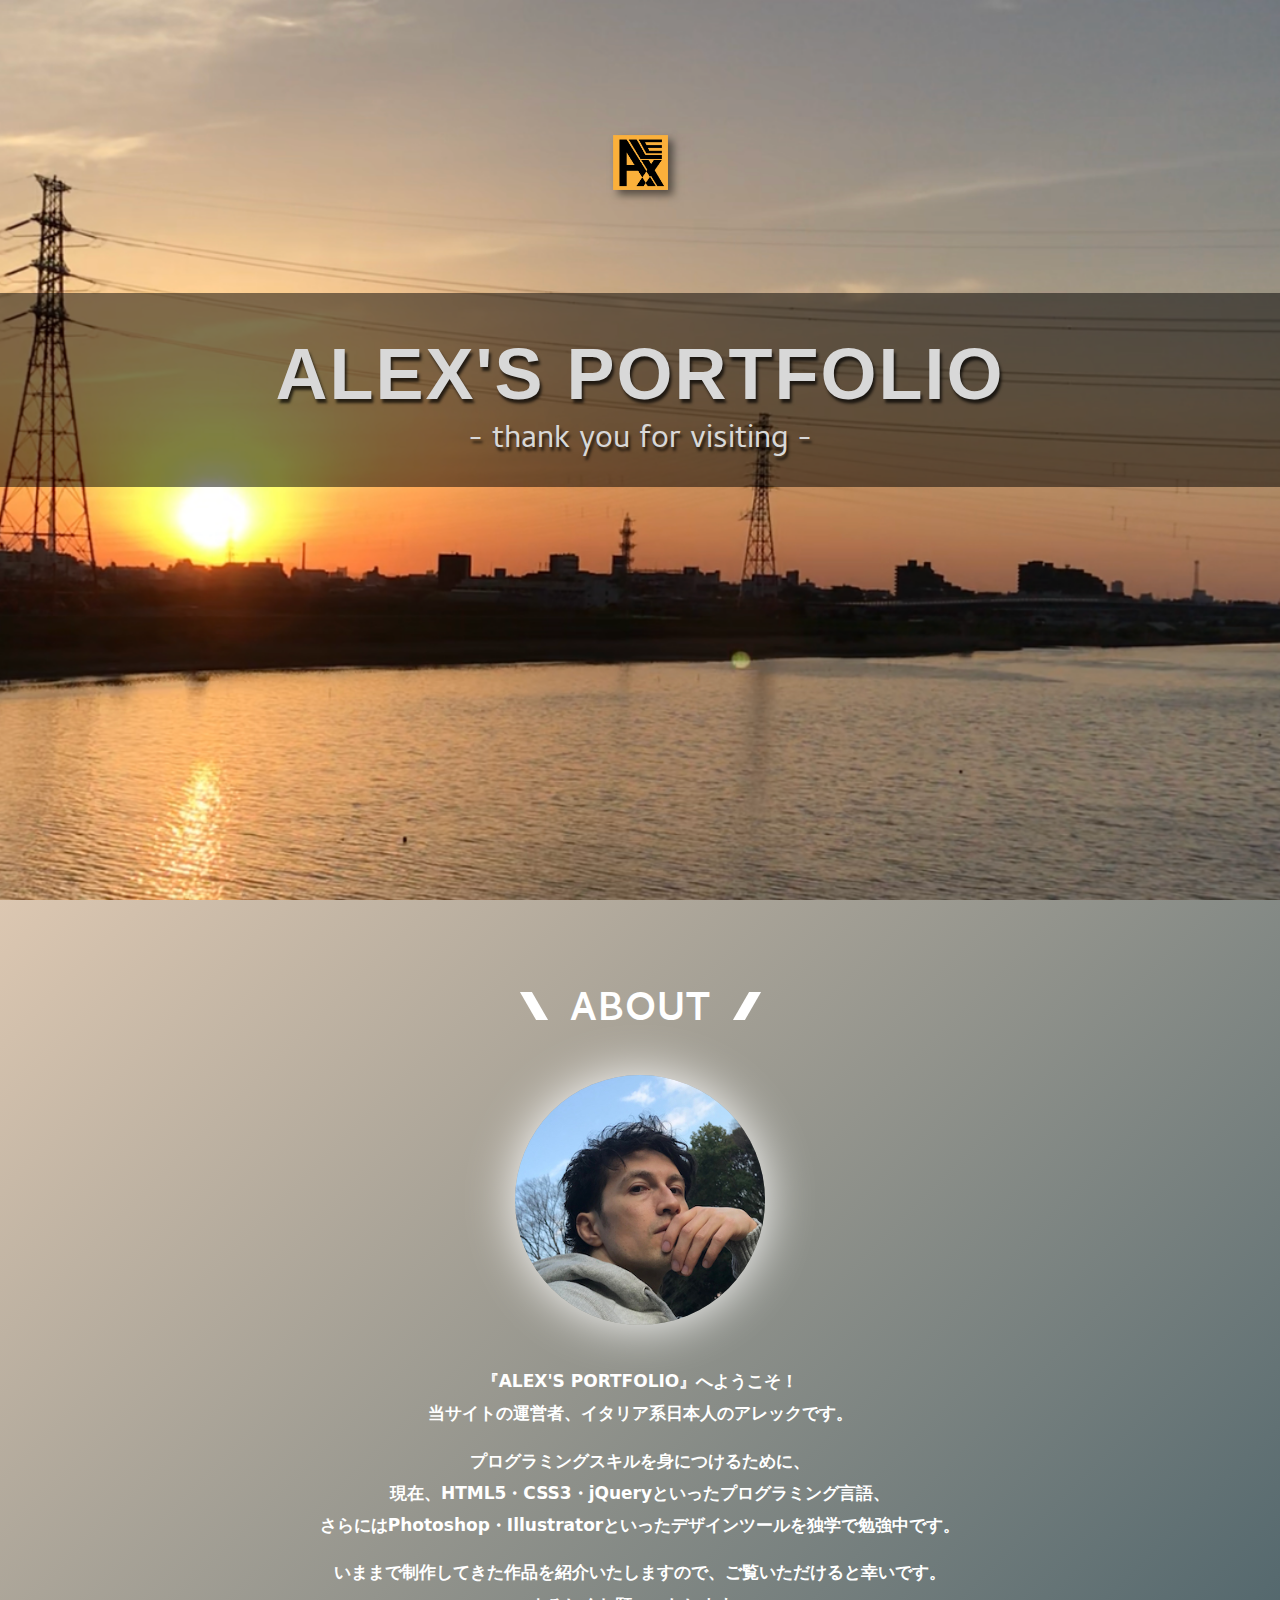
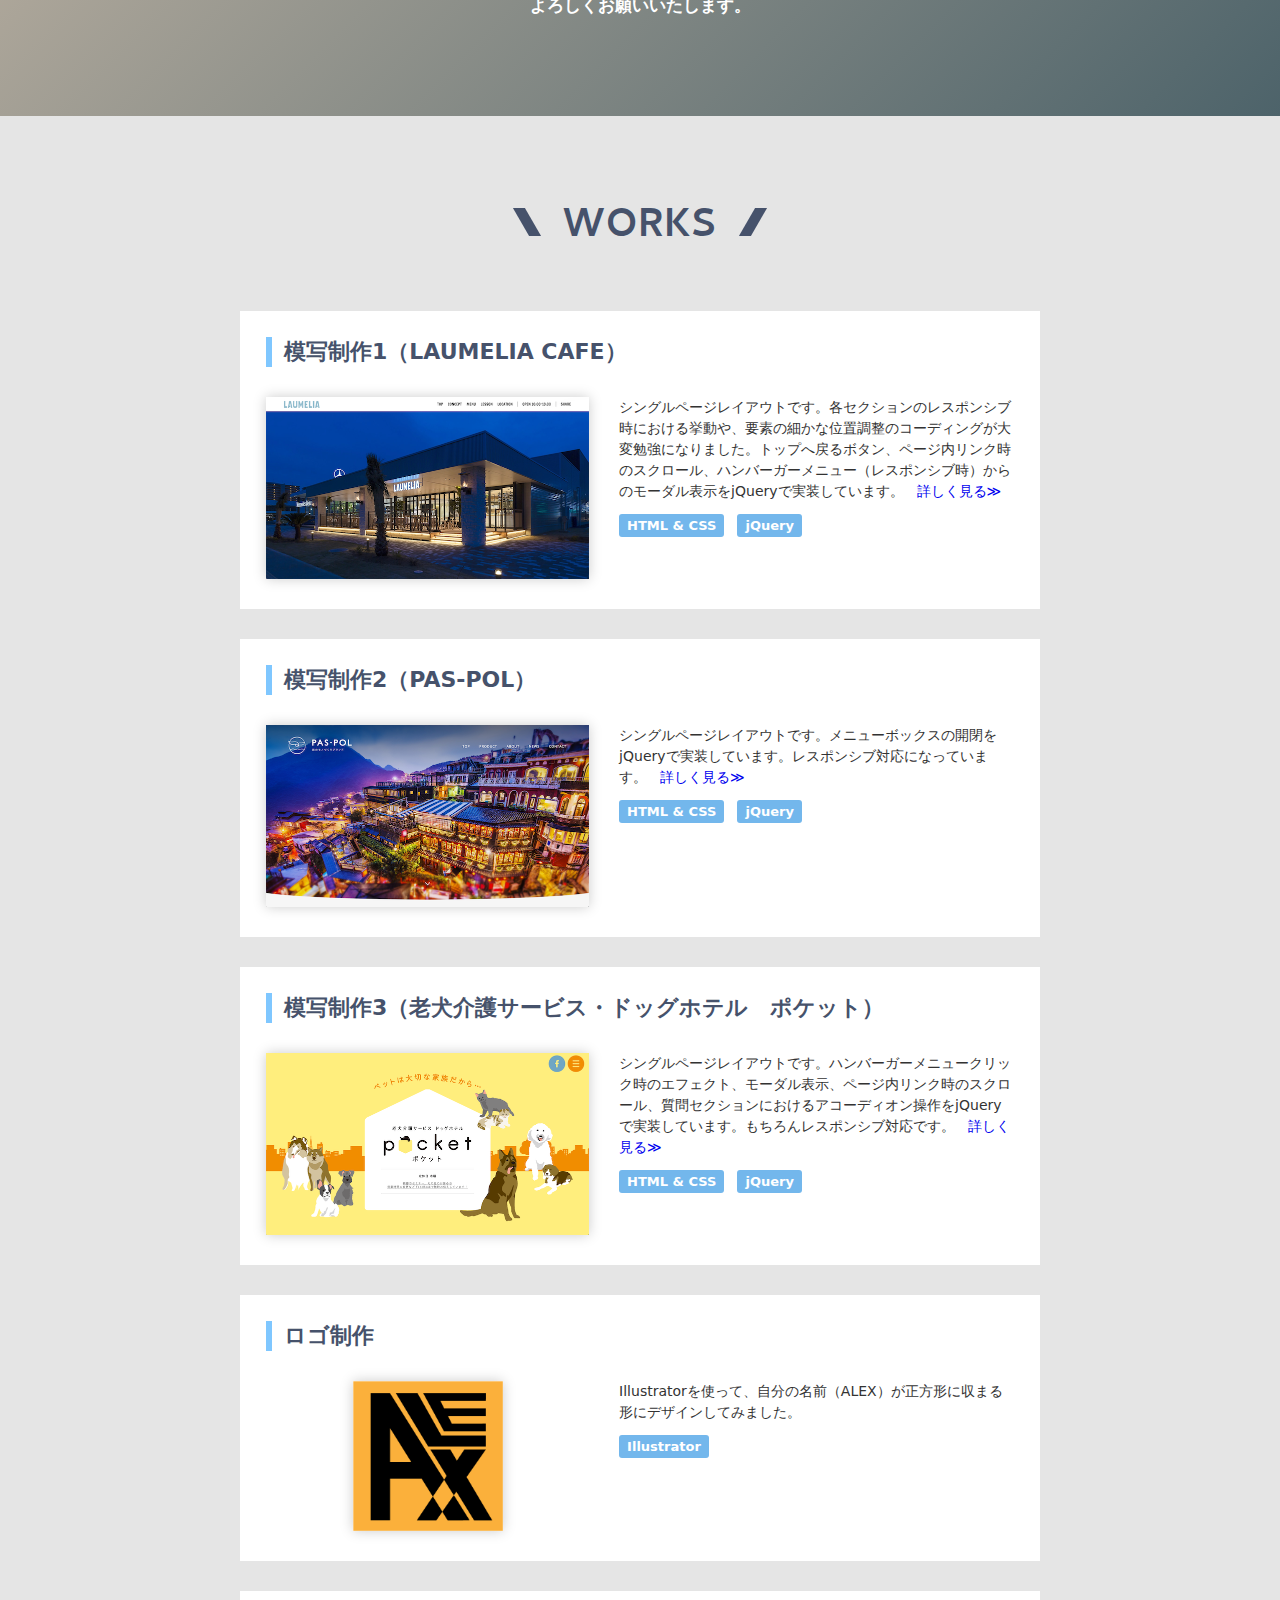
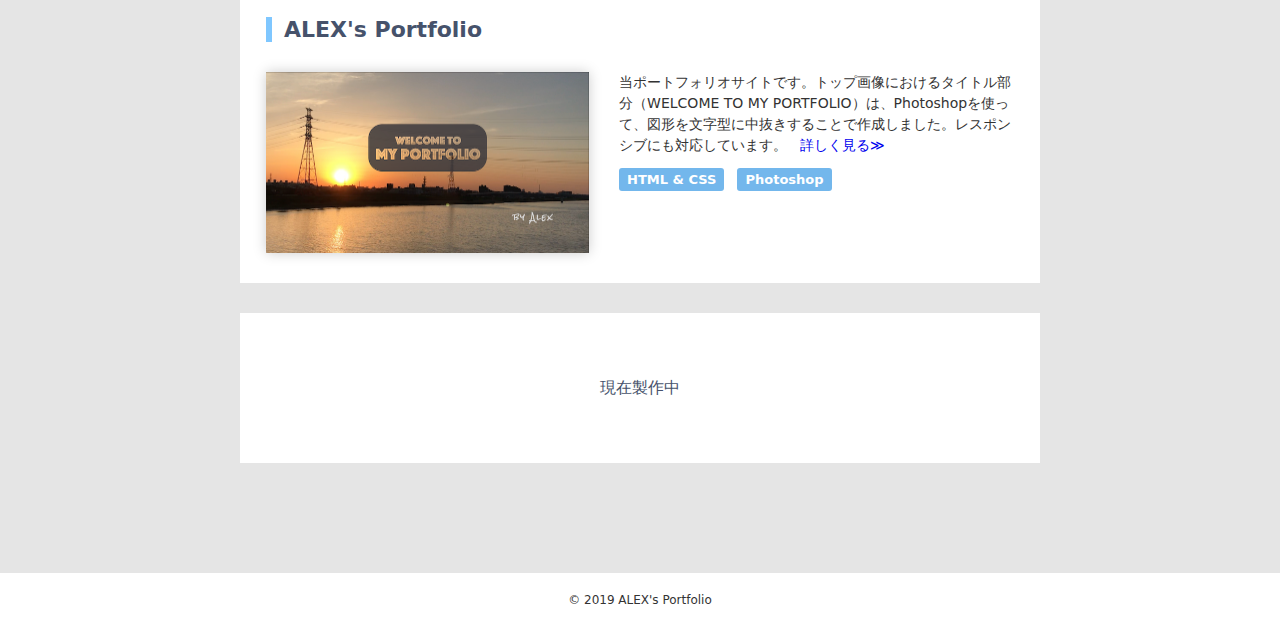
==== alexs-portfolio/index.html @ 1d8c0f32 "alexs-portfolio" ====
<!DOCTYPE html>
<html lang="ja">
  <head>
    <meta charset="utf-8">
    <meta name="viewport" content="width=device-width, initial-scale=1">
    <title>ALEX'S PORTFOLIO</title>
    <link href="https://fonts.googleapis.com/css?family=Cambay:400,700|Kanit:700,800&display=swap" rel="stylesheet">
    <link rel="stylesheet" href="styles.css">
    <link rel="shortcut icon" href="favicon.ico">
  </head>

  <body>
    <header id="header">
      <img src="img/alex-icon.png" class="alex-icon" alt="アレックロゴ">
      <div class="title-belt">
        <h1 class="site-title">ALEX'S PORTFOLIO</h1>
        <p class="site-subtitle">- thank you for visiting -</p>
      </div>
    </header>

    <div class="about">
      <h2 class="heading">ABOUT</h2>
      <img src="img/selfphoto.jpg" alt="アレックの写真">
      <p>『ALEX'S PORTFOLIO』へようこそ！<br>当サイトの運営者、イタリア系日本人のアレックです。</p>
      <p>プログラミングスキルを身につけるために、<br>現在、HTML5・CSS3・jQueryといったプログラミング言語、<br>さらにはPhotoshop・Illustratorといったデザインツールを独学で勉強中です。</p>
      <p>いままで制作してきた作品を紹介いたしますので、ご覧いただけると幸いです。<br>よろしくお願いいたします。</p>
    </div>

    <div class="works">
      <h2 class="heading">WORKS</h2>
      <div class="work-box">
        <h3 class="work-title"><a href="https://alecc2m2.github.io/laumelia-cafe/" target="_blank">模写制作1（LAUMELIA CAFE）</a></h3>
        <div class="work-inner">
          <div class="work-img">
            <a href="https://alecc2m2.github.io/laumelia-cafe/" target="_blank"><img src="img/work-img1.png" alt="作品1"></a>
          </div>
          <div class="work-text">
            <p>シングルページレイアウトです。各セクションのレスポンシブ時における挙動や、要素の細かな位置調整のコーディングが大変勉強になりました。トップへ戻るボタン、ページ内リンク時のスクロール、ハンバーガーメニュー（レスポンシブ時）からのモーダル表示をjQueryで実装しています。<a href="https://alecc2m2.github.io/laumelia-cafe/" target="_blank">詳しく見る≫</a></p>
            <span>HTML & CSS</span>
            <span>jQuery</span>
          </div>
        </div>
      </div>
      <div class="work-box">
        <h3 class="work-title"><a href="https://alecc2m2.github.io/pas-pol/" target="_blank">模写制作2（PAS-POL）</a></h3>
        <div class="work-inner">
          <div class="work-img">
            <a href="https://alecc2m2.github.io/pas-pol/" target="_blank"><img src="img/work-img2.png" alt="作品2"></a>
          </div>
          <div class="work-text">
            <p>シングルページレイアウトです。メニューボックスの開閉をjQueryで実装しています。レスポンシブ対応になっています。<a href="https://alecc2m2.github.io/pas-pol/" target="_blank">詳しく見る≫</a></p>
            <span>HTML & CSS</span>
            <span>jQuery</span>
          </div>
        </div>
      </div>
      <div class="work-box">
        <h3 class="work-title"><a href="https://alecc2m2.github.io/pocket/" target="_blank">模写制作3（老犬介護サービス・ドッグホテル　ポケット）</a></h3>
        <div class="work-inner">
          <div class="work-img">
            <a href="https://alecc2m2.github.io/pocket/" target="_blank"><img src="img/work-img3.png" alt="作品3"></a>
          </div>
          <div class="work-text">
            <p>シングルページレイアウトです。ハンバーガーメニュークリック時のエフェクト、モーダル表示、ページ内リンク時のスクロール、質問セクションにおけるアコーディオン操作をjQueryで実装しています。もちろんレスポンシブ対応です。<a href="https://alecc2m2.github.io/pocket/" target="_blank">詳しく見る≫</a></p>
            <span>HTML & CSS</span>
            <span>jQuery</span>
          </div>
        </div>
      </div>
      <div class="work-box">
        <h3 class="work-title">ロゴ制作</h3>
        <div class="work-inner">
          <div class="work-img">
            <img src="img/alex-icon.png" class="alex-icon" alt="アレックロゴ">
          </div>
          <div class="work-text">
            <p>Illustratorを使って、自分の名前（ALEX）が正方形に収まる形にデザインしてみました。</p>
            <span>Illustrator</span>
          </div>
        </div>
      </div>
      <div class="work-box">
        <h3 class="work-title"><a href="#header">ALEX's Portfolio</a></h3>
        <div class="work-inner">
          <div class="work-img">
            <a href="#header"><img src="img/work-img-p.png" alt="ALEX's Portfolio"></a>
          </div>
          <div class="work-text">
            <p>当ポートフォリオサイトです。トップ画像におけるタイトル部分（WELCOME TO MY PORTFOLIO）は、Photoshopを使って、図形を文字型に中抜きすることで作成しました。レスポンシブにも対応しています。<a href="#header">詳しく見る≫</a></p>
            <span>HTML & CSS</span>
            <span>Photoshop</span>
          </div>
        </div>
      </div>
      <div class="work-box empty">
          現在製作中
      </div>
    </div>

    <footer>© 2019 ALEX's Portfolio</footer>

  </body>
</html>
---- alexs-portfolio/styles.css ----
@charset "UTF-8";

/* --------------------------------
 *     base
 * -------------------------------- */

html, body, div, h1, h2, h3, h4, h5, h6, p, span, ul, li, i{
  margin: 0;
  padding: 0;
}

html{
  font-size: 62.5%;
}

body{
  font-size: 1.6rem;
  color: #333;
  font-family: system-ui, "Helvetica Neue", "Hiragino Kaku Gothic ProN", YuGothic, "Yu Gothic", Verdana, Meiryo, sans-serif;
}

*, *::before, *::after{
  box-sizing: border-box;
}

a, a:link, a:hover, a:visited, a:active{
  text-decoration: none;
}

/* --------------------------------
 *     part
 * -------------------------------- */

.heading{
  font-family: 'Cambay', sans-serif;
  font-size: 4rem;
  letter-spacing: 1px;
  margin-bottom: 30px;
  text-align: center;
}

.heading::before,
.heading::after{
  content: '';
  display: inline-block;
  width: 12px;
  height: 28px;
  margin: 0 30px;
  -webkit-transform: skewX(30deg);
  -ms-transform: skewX(30deg);
  transform: skewX(30deg);
}

.heading::after{
  -webkit-transform: skewX(-30deg);
  -ms-transform: skewX(-30deg);
  transform: skewX(-30deg);
}


/* --------------------------------
 *     header
 * -------------------------------- */

header{
  background: url(img/header-bg.png) no-repeat fixed center center;
  background-size: cover;
  height: 100vh;
  position: relative;
  /* padding: 32vh 0 0; */
  padding: 15vh 0 0;
  text-align: center;
}

.title-belt{
  background-color: rgba(0, 0, 0, 0.5);
  color: #d8d8d8;
  padding: 40px 0 20px;
  width: 100%;
  /* text-align: center; */
  text-shadow: 2px 4px 3px rgba(0, 0, 0, 0.7);
}

.site-title{
  font-family: 'DIN Condensed', sans-serif;
  font-size: 7.2rem;
  letter-spacing: 2px;
}

.site-subtitle{
  font-size: 3.2rem;
  font-family: 'Cambay', sans-serif;
}

header .alex-icon{
  width: 55px;
  margin-bottom: 11vh;
  box-shadow: 5px 5px 8px rgba(0, 0, 0, 0.5);
}

/* --------------------------------
 *     about
 * -------------------------------- */

.about{
  padding: 80px 40px;
  text-align: center;
  background: linear-gradient(-45deg, #4D636A, #DCC7B1);
  color: #fff;
}

.about .heading::before,
.about .heading::after{
  background-color: #fff;
}

.about img{
  display: block;
  border-radius: 50%;
  width: 250px;
  height: auto;
  margin: 0 auto 40px;
  box-shadow: 0 0 50px #fff;
}

.about p{
  line-height: 1.9;
  margin-bottom: 15px;
  font-size: 1.7rem;
  font-weight: bold;
}

/* --------------------------------
 *     works
 * -------------------------------- */

 .works{
   padding: 80px 5%;
   background-color: #e5e5e5;
   color: #46526b;
 }

 .works .heading{
   margin-bottom: 50px;
 }

 .works .heading::before,
 .works .heading::after{
   background-color: #46526b;
 }

 .work-box{
   max-width: 800px;
   margin: 0 auto;
   background-color: #fff;
   padding: 26px;
   margin-bottom: 30px;
 }

 .work-title{
   font-weight: bold;
   padding-left: 12px;
   border-left: 6px solid #7fc7ff;
   font-size: 2.2rem;
   margin-bottom: 30px;
 }

 .work-title a{
   color: #46526b;
 }

 .work-title a:hover{
   text-decoration: underline;
 }

 .work-inner{
   display: flex;
 }

 .work-img a{
   transition: 0.5s;
 }

 .work-img a:hover{
   opacity: 0.6;
 }

 .work-img{
   width: 45%;
   margin-right: 30px;
   text-align: center;
 }

 .work-img img{
   box-shadow: 0 0 12px #ccc;
   max-width: 100%;
   height: auto;
 }

 .work-text{
   width: 55%;
 }

.work-text p{
  font-size: 1.4rem;
  line-height: 1.5;
  margin-bottom: 12px;
  color: #333;
}

.work-text a{
  margin-left: 8px;
  padding: 2px 5px;
  border-radius: 4px;
}

.work-text a:hover{
  text-decoration: underline;
  background-color: #e5e5e5;
}

.work-text span{
  display: inline-block;
  font-size: 1.3rem;
  font-weight: bold;
  color: #fff;
  padding: 4px 8px;
  margin-right: 8px;
  border-radius: 3px;
  background-color: #73b7ec;
}

.work-img .alex-icon{
  width: 150px;
}

.empty{
  height: 150px;
  text-align: center;
  line-height: 98px;
}

/* --------------------------------
 *     footer
 * -------------------------------- */

footer{
  text-align: center;
  padding: 20px;
  font-size: 1.2rem;
}


/* --------------------------------
 * --------------------------------
 *     レスポンシブ用CSS
 * --------------------------------
 * -------------------------------- */

 @media (max-width: 768px){
   .heading{
     font-size: 3.2rem;
   }
   .heading::before,
   .heading::after{
     width: 10px;
     height: 22px;
     margin: 0 21px;
   }
   header {
     background-image: url(img/header-bg-sp.png);
     background-attachment: scroll;
     padding: 27vh 0 0;
   }
   .title-belt{
     padding: 31px 0 13px;
   }
   .site-title{
     font-size: 4.5rem;
     letter-spacing: 2px;
   }
   .site-subtitle{
     font-size: 2rem;
   }
   header .alex-icon{
     width: 40px;
     margin-bottom: 8vh;
   }
   .about img{
     width: 37%;
   }
   .about p{
     font-size: 1.4rem;
     line-height: 1.6;
   }
   .work-box{
     padding: 26px 5%;
   }
   .work-title{
     font-size: 2rem;
   }
   .work-inner{
     flex-direction: column;
   }
   .work-img{
     width: 70%;
     margin: 0 auto 22px;
   }
   .work-text{
     width: 100%;
   }
   .work-title a{
     text-decoration: underline;
   }
   .work-title a:active{
     text-decoration: underline;
   }
   .work-img a:active{
     opacity: 0.6;
   }
   .work-text a{
     text-decoration: underline;
   }
   .work-text a:active{
     background-color: #e5e5e5;
  }


}
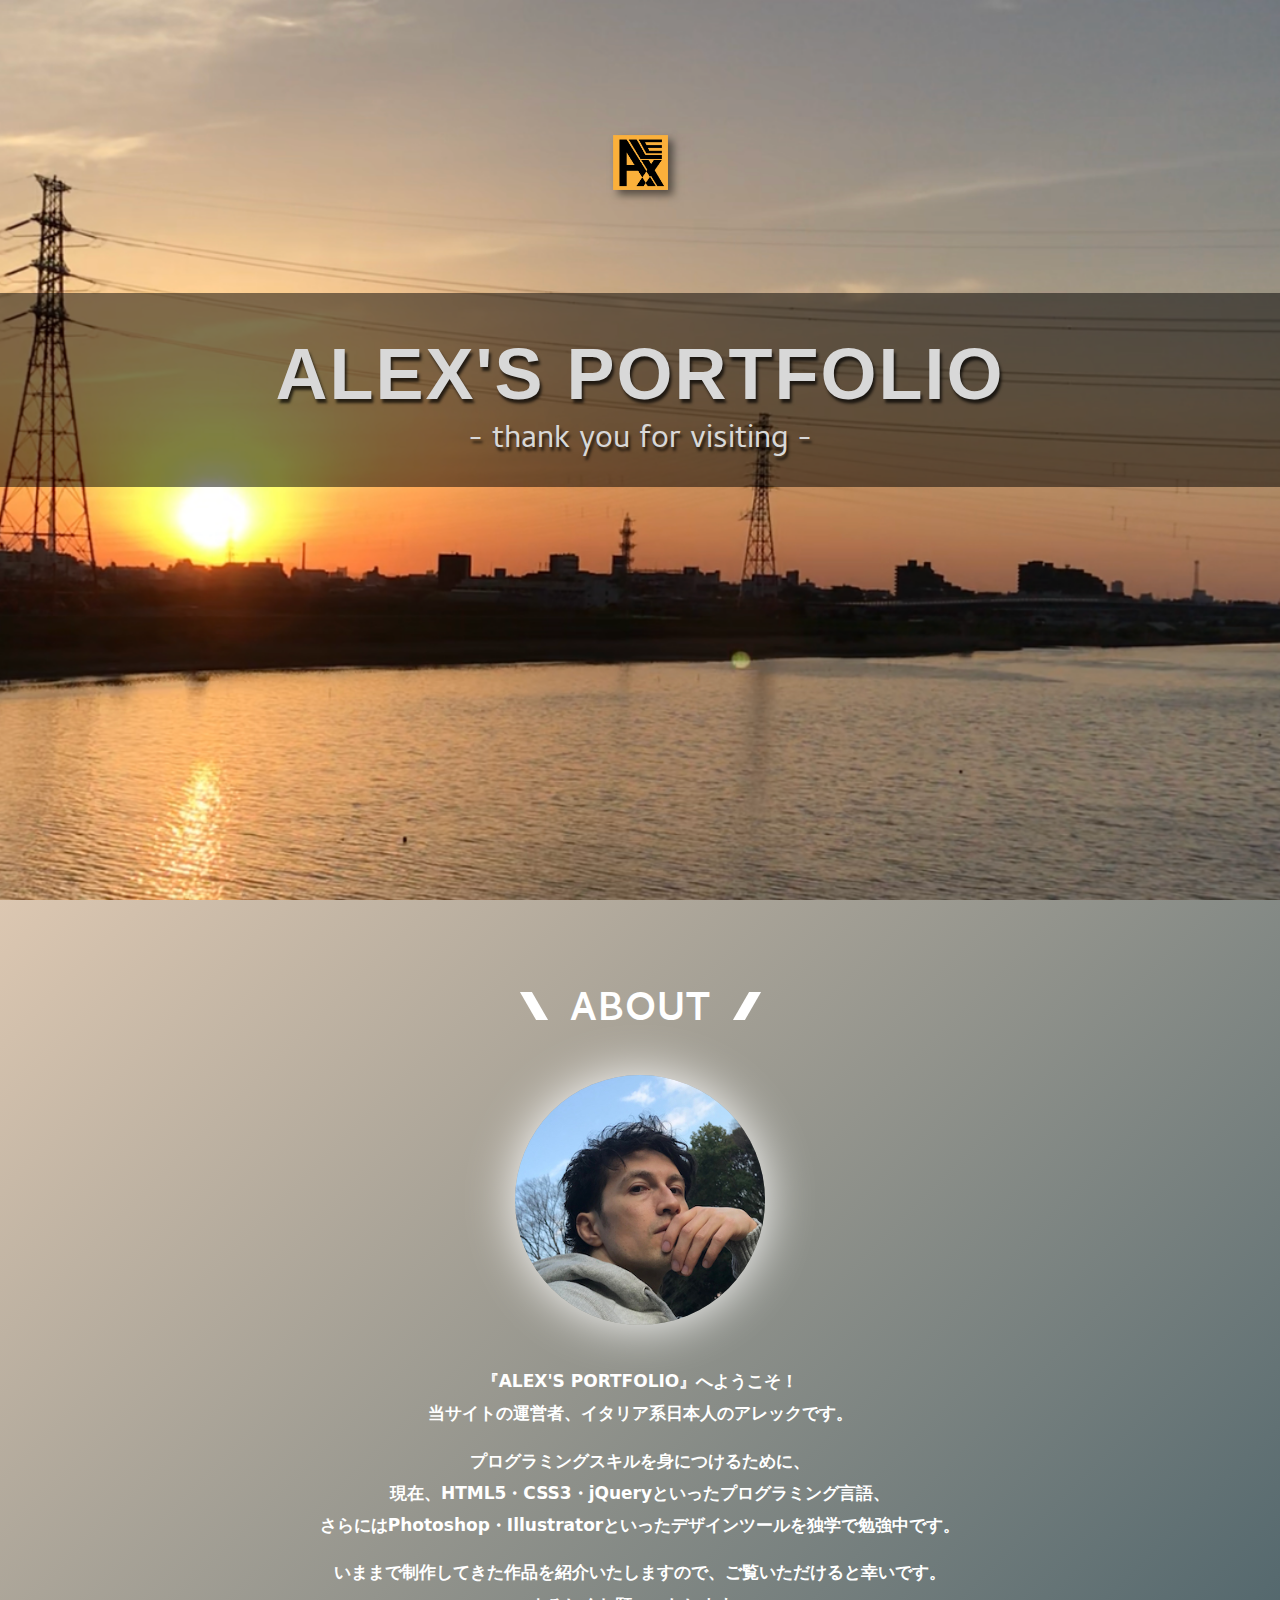
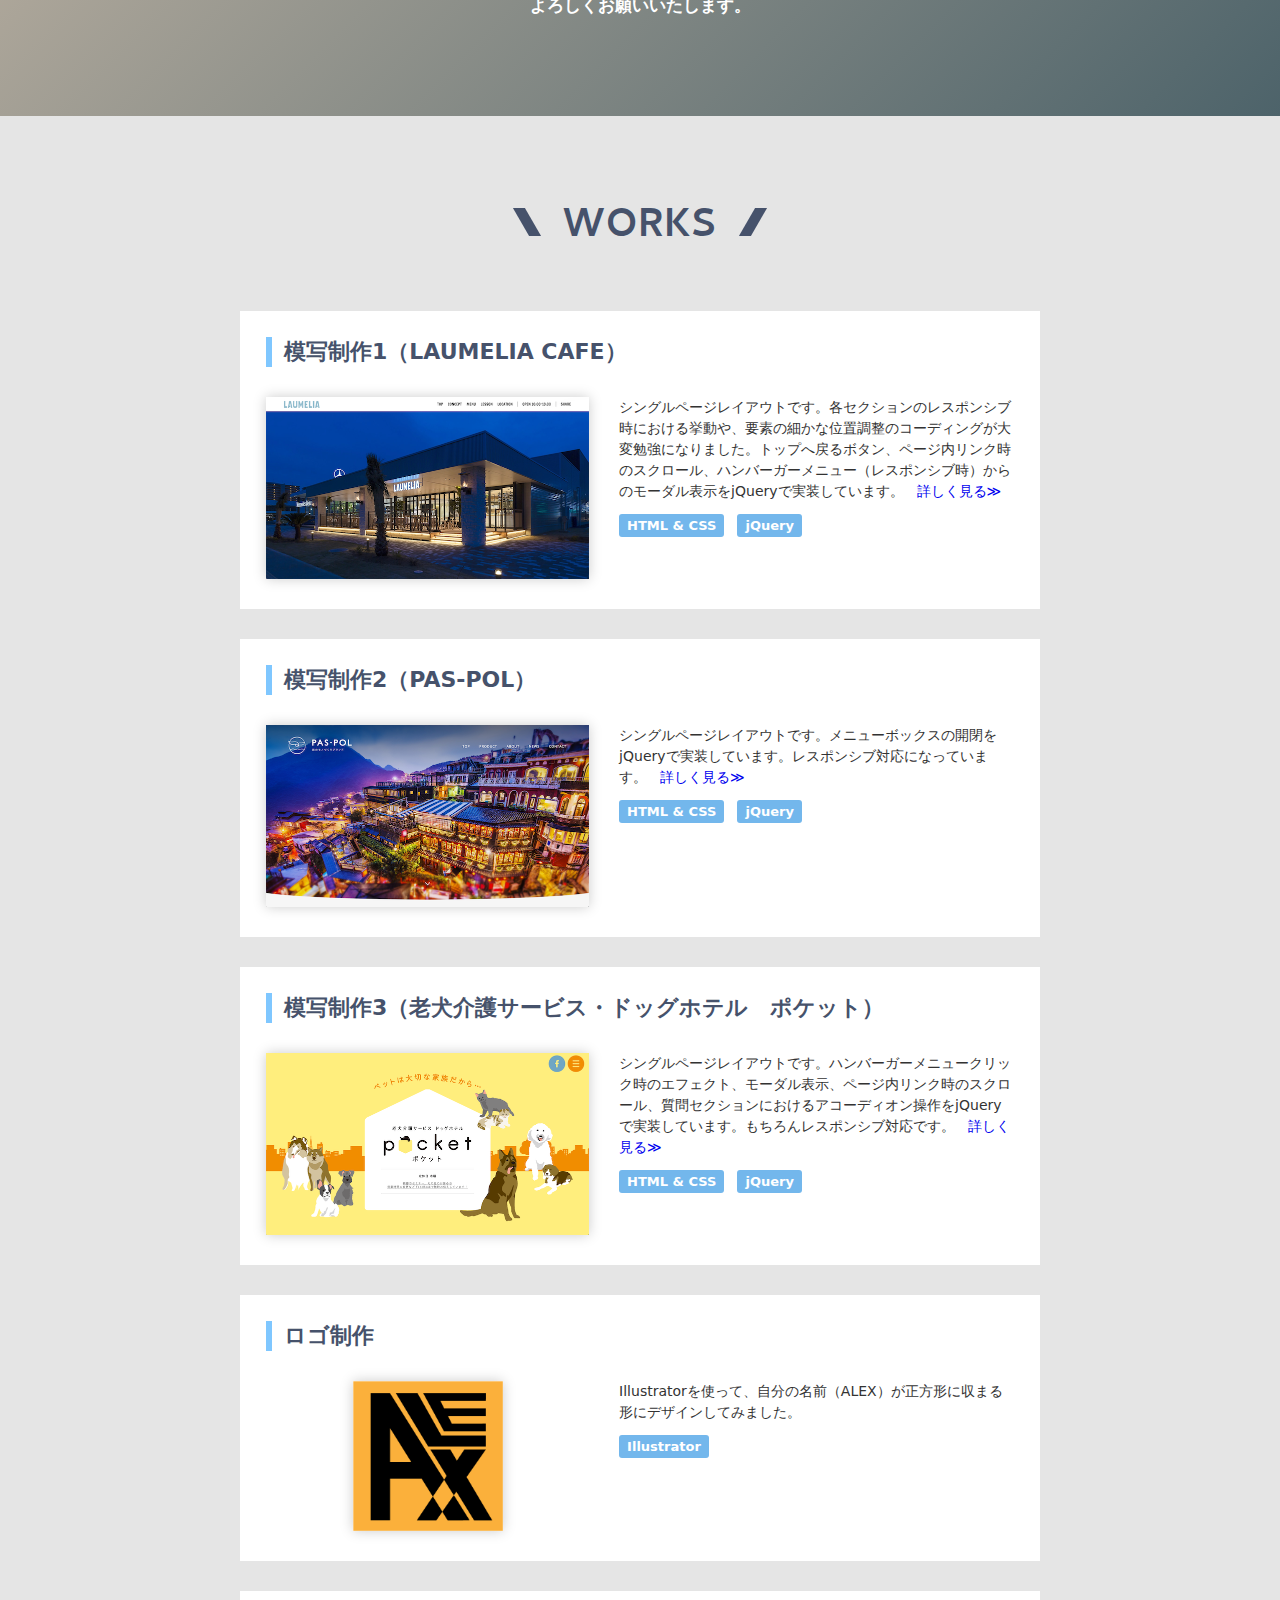
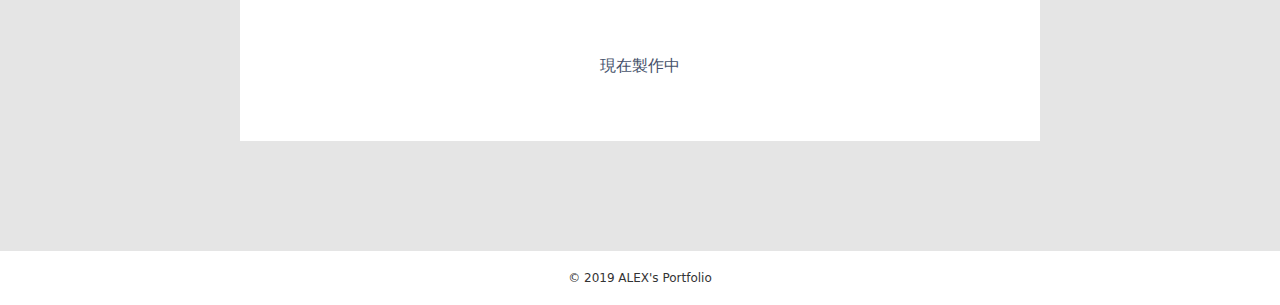
==== commit 5a7c5c0c: "alexs-portfolio" ====
--- a/alexs-portfolio/index.html
+++ b/alexs-portfolio/index.html
@@ -79,19 +79,6 @@
           </div>
         </div>
       </div>
-      <div class="work-box">
-        <h3 class="work-title"><a href="#header">ALEX's Portfolio</a></h3>
-        <div class="work-inner">
-          <div class="work-img">
-            <a href="#header"><img src="img/work-img-p.png" alt="ALEX's Portfolio"></a>
-          </div>
-          <div class="work-text">
-            <p>当ポートフォリオサイトです。トップ画像におけるタイトル部分（WELCOME TO MY PORTFOLIO）は、Photoshopを使って、図形を文字型に中抜きすることで作成しました。レスポンシブにも対応しています。<a href="#header">詳しく見る≫</a></p>
-            <span>HTML & CSS</span>
-            <span>Photoshop</span>
-          </div>
-        </div>
-      </div>
       <div class="work-box empty">
           現在製作中
       </div>
--- a/alexs-portfolio/styles.css
+++ b/alexs-portfolio/styles.css
@@ -248,6 +248,7 @@
   text-align: center;
   padding: 20px;
   font-size: 1.2rem;
+  background-color: #fff;
 }
 
 
@@ -270,7 +271,7 @@
    header {
      background-image: url(img/header-bg-sp.png);
      background-attachment: scroll;
-     padding: 27vh 0 0;
+     padding: 24vh 0 0;
    }
    .title-belt{
      padding: 31px 0 13px;
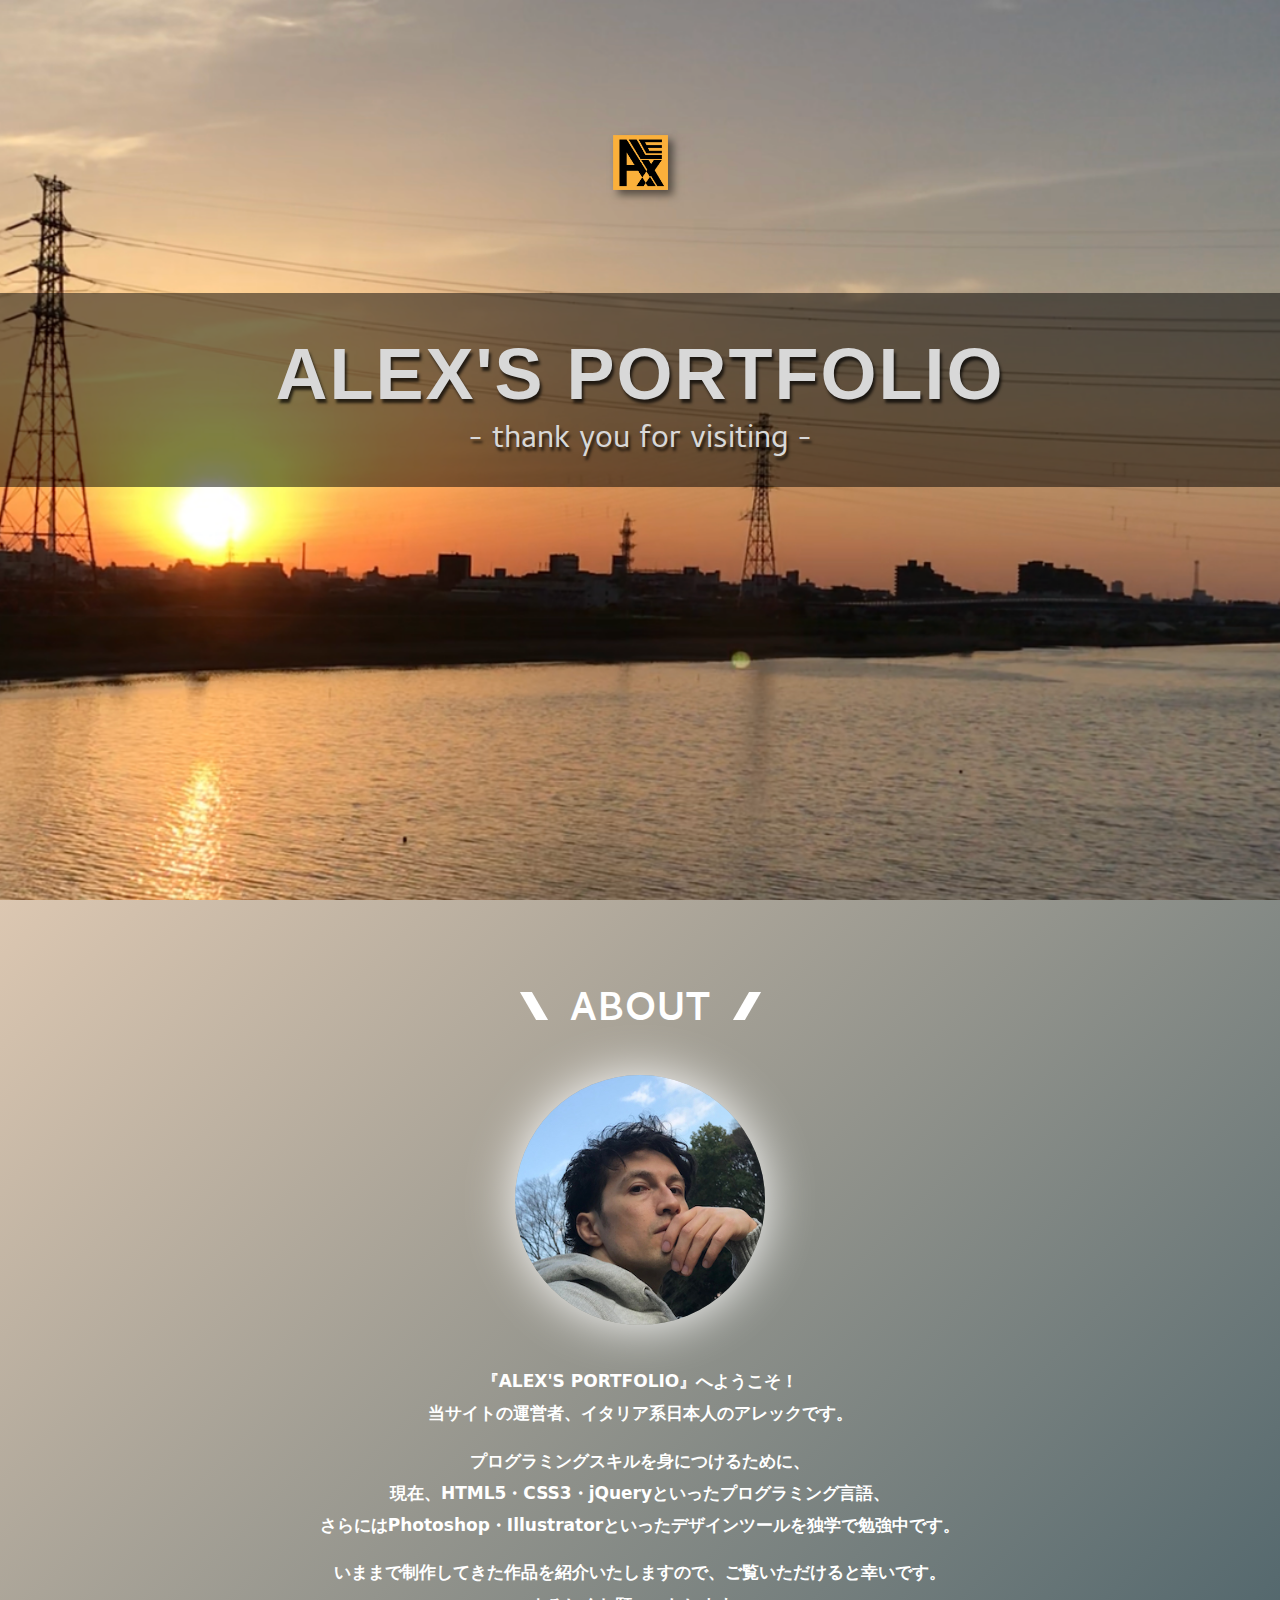
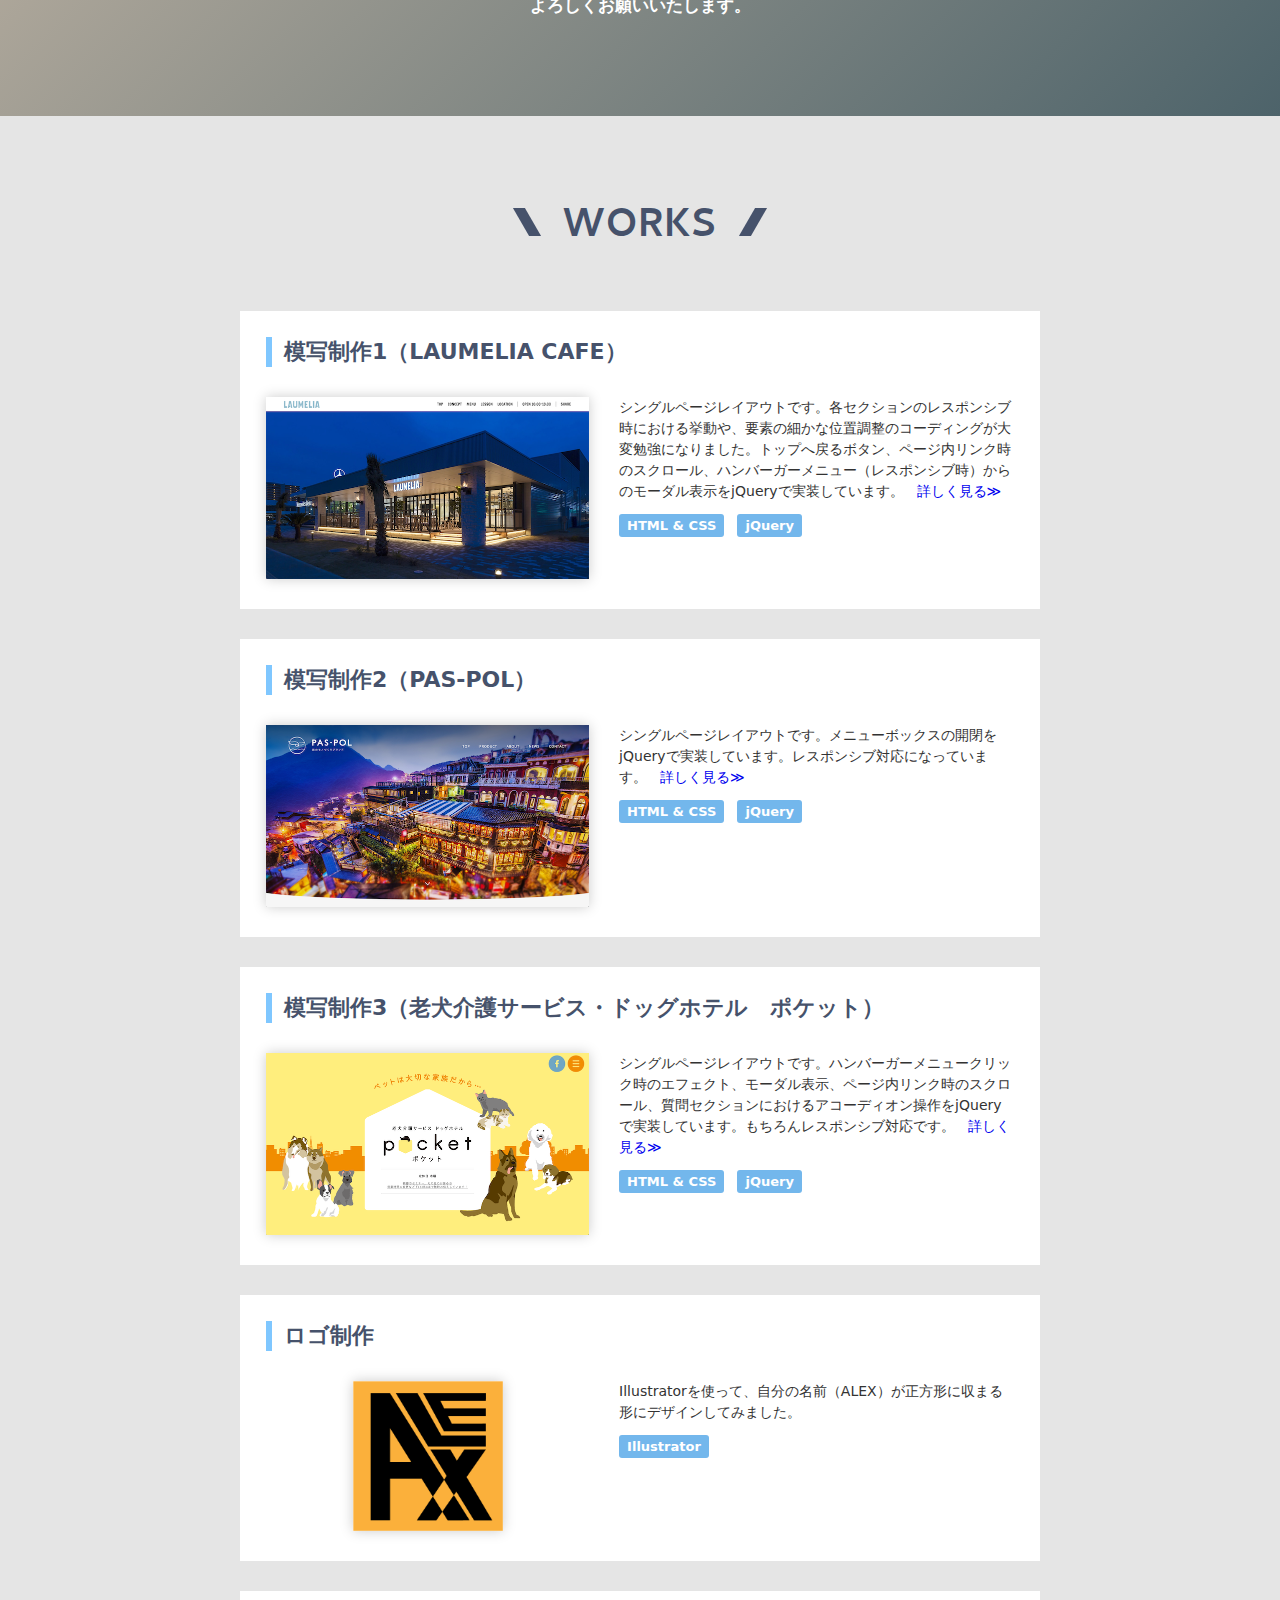
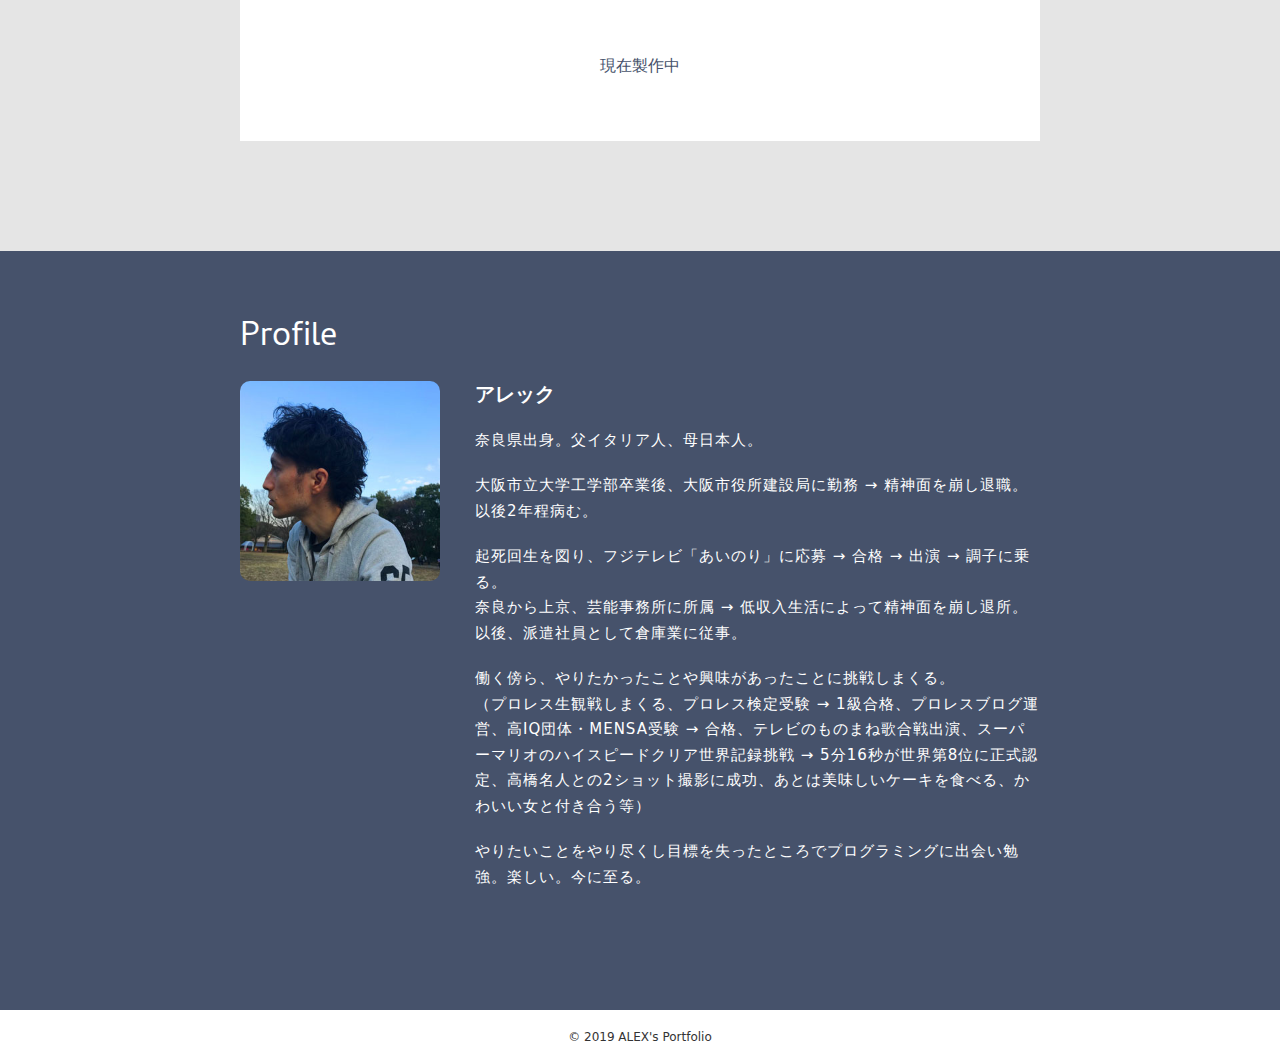
==== commit dce1f727: "alexs-portfolio" ====
--- a/alexs-portfolio/index.html
+++ b/alexs-portfolio/index.html
@@ -5,7 +5,8 @@
     <meta name="viewport" content="width=device-width, initial-scale=1">
     <title>ALEX'S PORTFOLIO</title>
     <link href="https://fonts.googleapis.com/css?family=Cambay:400,700|Kanit:700,800&display=swap" rel="stylesheet">
-    <link rel="stylesheet" href="styles.css">
+    <link rel="stylesheet" href="css/styles.css">
+    <link rel="stylesheet" href="css/responsive.css">
     <link rel="shortcut icon" href="favicon.ico">
   </head>
 
@@ -18,15 +19,15 @@
       </div>
     </header>
 
-    <div class="about">
+    <section class="about">
       <h2 class="heading">ABOUT</h2>
       <img src="img/selfphoto.jpg" alt="アレックの写真">
       <p>『ALEX'S PORTFOLIO』へようこそ！<br>当サイトの運営者、イタリア系日本人のアレックです。</p>
       <p>プログラミングスキルを身につけるために、<br>現在、HTML5・CSS3・jQueryといったプログラミング言語、<br>さらにはPhotoshop・Illustratorといったデザインツールを独学で勉強中です。</p>
       <p>いままで制作してきた作品を紹介いたしますので、ご覧いただけると幸いです。<br>よろしくお願いいたします。</p>
-    </div>
+    </section>
 
-    <div class="works">
+    <section class="works">
       <h2 class="heading">WORKS</h2>
       <div class="work-box">
         <h3 class="work-title"><a href="https://alecc2m2.github.io/laumelia-cafe/" target="_blank">模写制作1（LAUMELIA CAFE）</a></h3>
@@ -82,7 +83,22 @@
       <div class="work-box empty">
           現在製作中
       </div>
-    </div>
+    </section>
+
+    <section class="profile">
+      <div class="container">
+        <h2>Profile</h2>
+        <div class="profile-box">
+          <div class="profile-img">
+            <img src="img/profile-img.jpg" alt="プロフィール写真">
+          </div>
+          <div class="profile-text">
+            <h3>アレック</h3>
+            <p>奈良県出身。父イタリア人、母日本人。</p><p>大阪市立大学工学部卒業後、大阪市役所建設局に勤務 → 精神面を崩し退職。以後2年程病む。</p><p>起死回生を図り、フジテレビ「あいのり」に応募 → 合格 → 出演 → 調子に乗る。<br>奈良から上京、芸能事務所に所属 → 低収入生活によって精神面を崩し退所。<br>以後、派遣社員として倉庫業に従事。</p><p>働く傍ら、やりたかったことや興味があったことに挑戦しまくる。<br>（プロレス生観戦しまくる、プロレス検定受験 → 1級合格、プロレスブログ運営、高IQ団体・MENSA受験 → 合格、テレビのものまね歌合戦出演、スーパーマリオのハイスピードクリア世界記録挑戦 → 5分16秒が世界第8位に正式認定、高橋名人との2ショット撮影に成功、あとは美味しいケーキを食べる、かわいい女と付き合う等）</p><p>やりたいことをやり尽くし目標を失ったところでプログラミングに出会い勉強。楽しい。今に至る。</p>
+          </div>
+        </div>
+      </div>
+    </section>
 
     <footer>© 2019 ALEX's Portfolio</footer>
 
--- a/alexs-portfolio/css/styles.css
+++ b/alexs-portfolio/css/styles.css
@@ -0,0 +1,307 @@
+@charset "UTF-8";
+
+/* --------------------------------
+ *     base
+ * -------------------------------- */
+
+html, body, div, h1, h2, h3, h4, h5, h6, p, span, ul, li, i{
+  margin: 0;
+  padding: 0;
+}
+
+html{
+  font-size: 62.5%;
+}
+
+body{
+  font-size: 1.6rem;
+  color: #333;
+  font-family: system-ui, "Helvetica Neue", "Hiragino Kaku Gothic ProN", YuGothic, "Yu Gothic", Verdana, Meiryo, sans-serif;
+}
+
+*, *::before, *::after{
+  box-sizing: border-box;
+}
+
+a, a:link, a:hover, a:visited, a:active{
+  text-decoration: none;
+}
+
+/* --------------------------------
+ *     part
+ * -------------------------------- */
+
+.heading{
+  font-family: 'Cambay', sans-serif;
+  font-size: 4rem;
+  letter-spacing: 1px;
+  margin-bottom: 30px;
+  text-align: center;
+}
+
+.heading::before,
+.heading::after{
+  content: '';
+  display: inline-block;
+  width: 12px;
+  height: 28px;
+  margin: 0 30px;
+  -webkit-transform: skewX(30deg);
+  -ms-transform: skewX(30deg);
+  transform: skewX(30deg);
+}
+
+.heading::after{
+  -webkit-transform: skewX(-30deg);
+  -ms-transform: skewX(-30deg);
+  transform: skewX(-30deg);
+}
+
+
+/* --------------------------------
+ *     header
+ * -------------------------------- */
+
+header{
+  background: url(../img/header-bg.png) no-repeat fixed center center;
+  background-size: cover;
+  height: 100vh;
+  position: relative;
+  /* padding: 32vh 0 0; */
+  padding: 15vh 0 0;
+  text-align: center;
+}
+
+.title-belt{
+  background-color: rgba(0, 0, 0, 0.5);
+  color: #d8d8d8;
+  padding: 40px 0 20px;
+  width: 100%;
+  /* text-align: center; */
+  text-shadow: 2px 4px 3px rgba(0, 0, 0, 0.7);
+}
+
+.site-title{
+  font-family: 'DIN Condensed', sans-serif;
+  font-size: 7.2rem;
+  letter-spacing: 2px;
+}
+
+.site-subtitle{
+  font-size: 3.2rem;
+  font-family: 'Cambay', sans-serif;
+}
+
+header .alex-icon{
+  width: 55px;
+  margin-bottom: 11vh;
+  box-shadow: 5px 5px 8px rgba(0, 0, 0, 0.5);
+}
+
+/* --------------------------------
+ *     about
+ * -------------------------------- */
+
+.about{
+  padding: 80px 40px;
+  text-align: center;
+  background: linear-gradient(-45deg, #4D636A, #DCC7B1);
+  color: #fff;
+}
+
+.about .heading::before,
+.about .heading::after{
+  background-color: #fff;
+}
+
+.about img{
+  display: block;
+  border-radius: 50%;
+  width: 250px;
+  height: auto;
+  margin: 0 auto 40px;
+  box-shadow: 0 0 50px #fff;
+}
+
+.about p{
+  line-height: 1.9;
+  margin-bottom: 15px;
+  font-size: 1.7rem;
+  font-weight: bold;
+}
+
+/* --------------------------------
+ *     works
+ * -------------------------------- */
+
+ .works{
+   padding: 80px 5%;
+   background-color: #e5e5e5;
+   color: #46526b;
+ }
+
+ .works .heading{
+   margin-bottom: 50px;
+ }
+
+ .works .heading::before,
+ .works .heading::after{
+   background-color: #46526b;
+ }
+
+ .work-box{
+   max-width: 800px;
+   margin: 0 auto;
+   background-color: #fff;
+   padding: 26px;
+   margin-bottom: 30px;
+ }
+
+ .work-title{
+   font-weight: bold;
+   padding-left: 12px;
+   border-left: 6px solid #7fc7ff;
+   font-size: 2.2rem;
+   margin-bottom: 30px;
+ }
+
+ .work-title a{
+   color: #46526b;
+ }
+
+ .work-title a:hover{
+   text-decoration: underline;
+ }
+
+ .work-inner{
+   display: flex;
+ }
+
+ .work-img a{
+   transition: 0.5s;
+ }
+
+ .work-img a:hover{
+   opacity: 0.6;
+ }
+
+ .work-img{
+   width: 45%;
+   margin-right: 30px;
+   text-align: center;
+ }
+
+ .work-img img{
+   box-shadow: 0 0 12px #ccc;
+   max-width: 100%;
+   height: auto;
+ }
+
+ .work-text{
+   width: 55%;
+ }
+
+.work-text p{
+  font-size: 1.4rem;
+  line-height: 1.5;
+  margin-bottom: 12px;
+  color: #333;
+}
+
+.work-text a{
+  margin-left: 8px;
+  padding: 2px 5px;
+  border-radius: 4px;
+}
+
+.work-text a:hover{
+  text-decoration: underline;
+  background-color: #e5e5e5;
+}
+
+.work-text span{
+  display: inline-block;
+  font-size: 1.3rem;
+  font-weight: bold;
+  color: #fff;
+  padding: 4px 8px;
+  margin-right: 8px;
+  border-radius: 3px;
+  background-color: #73b7ec;
+}
+
+.work-img .alex-icon{
+  width: 150px;
+}
+
+.empty{
+  height: 150px;
+  text-align: center;
+  line-height: 98px;
+}
+
+/* --------------------------------
+ *     profile
+ * -------------------------------- */
+
+ .profile{
+   background-color: #46526b;
+   color: #fff;
+   padding: 60px 10% 100px;
+ }
+
+ .profile .container{
+   max-width: 800px;
+   margin: 0 auto;
+ }
+
+ .profile h2{
+   font-size: 3.4rem;
+   font-family: 'Cambay', sans-serif;
+   font-weight: normal;
+ }
+
+ .profile-box{
+   display: flex;
+   justify-content: space-between;
+   margin-top: 15px;
+ }
+
+ .profile-img{
+   width: 25%;
+   text-align: center;
+ }
+
+ .profile-img img{
+   max-width: 200px;
+   width: 100%;
+   border-radius: 10px;
+ }
+
+ .profile-text{
+   width: 75%;
+   font-size: 1.5rem;
+   padding-left: 35px;
+ }
+
+ .profile-text h3{
+   font-size: 2rem;
+   padding-bottom: 20px;
+ }
+
+ .profile-text p{
+   margin-bottom: 20px;
+   letter-spacing: 1px;
+   line-height: 1.7;
+ }
+
+/* --------------------------------
+ *     footer
+ * -------------------------------- */
+
+footer{
+  text-align: center;
+  padding: 20px;
+  font-size: 1.2rem;
+  background-color: #fff;
+}
--- a/alexs-portfolio/css/responsive.css
+++ b/alexs-portfolio/css/responsive.css
@@ -0,0 +1,105 @@
+@charset "UTF-8";
+
+/* --------------------------------
+ * --------------------------------
+ *     レスポンシブ用CSS
+ * --------------------------------
+ * -------------------------------- */
+
+@media (max-width: 768px){
+
+/* ---- part ---- */
+ .heading{
+   font-size: 3.2rem;
+ }
+ .heading::before,
+ .heading::after{
+   width: 10px;
+   height: 22px;
+   margin: 0 21px;
+ }
+
+ /* ---- header ---- */
+ header {
+   background-image: url(../img/header-bg-sp.png);
+   background-attachment: scroll;
+   padding: 24vh 0 0;
+ }
+ .title-belt{
+   padding: 31px 0 13px;
+ }
+ .site-title{
+   font-size: 4.5rem;
+   letter-spacing: 2px;
+ }
+ .site-subtitle{
+   font-size: 2rem;
+ }
+ header .alex-icon{
+   width: 40px;
+   margin-bottom: 8vh;
+ }
+
+ /* ---- about ---- */
+ .about img{
+   width: 37%;
+ }
+ .about p{
+   font-size: 1.4rem;
+   line-height: 1.6;
+ }
+
+ /* ---- works ---- */
+ .work-box{
+   padding: 26px 5%;
+ }
+ .work-title{
+   font-size: 2rem;
+ }
+ .work-inner{
+   flex-direction: column;
+ }
+ .work-img{
+   width: 70%;
+   margin: 0 auto 22px;
+ }
+ .work-text{
+   width: 100%;
+ }
+ .work-title a{
+   text-decoration: underline;
+ }
+ .work-title a:active{
+   text-decoration: underline;
+ }
+ .work-img a:active{
+   opacity: 0.6;
+ }
+ .work-text a{
+   text-decoration: underline;
+ }
+ .work-text a:active{
+   background-color: #e5e5e5;
+ }
+
+ /* ---- profile ---- */
+ .profile-img{
+   width: 40%;
+   margin: 0 auto;
+ }
+ .profile-box{
+   display: block;
+   margin-top: 30px;
+ }
+ .profile-text{
+   width: 100%;
+   margin: 35px auto 0;
+   padding-left: 0;
+ }
+ .profile-text h3{
+   text-align: center;
+ }
+
+
+
+}
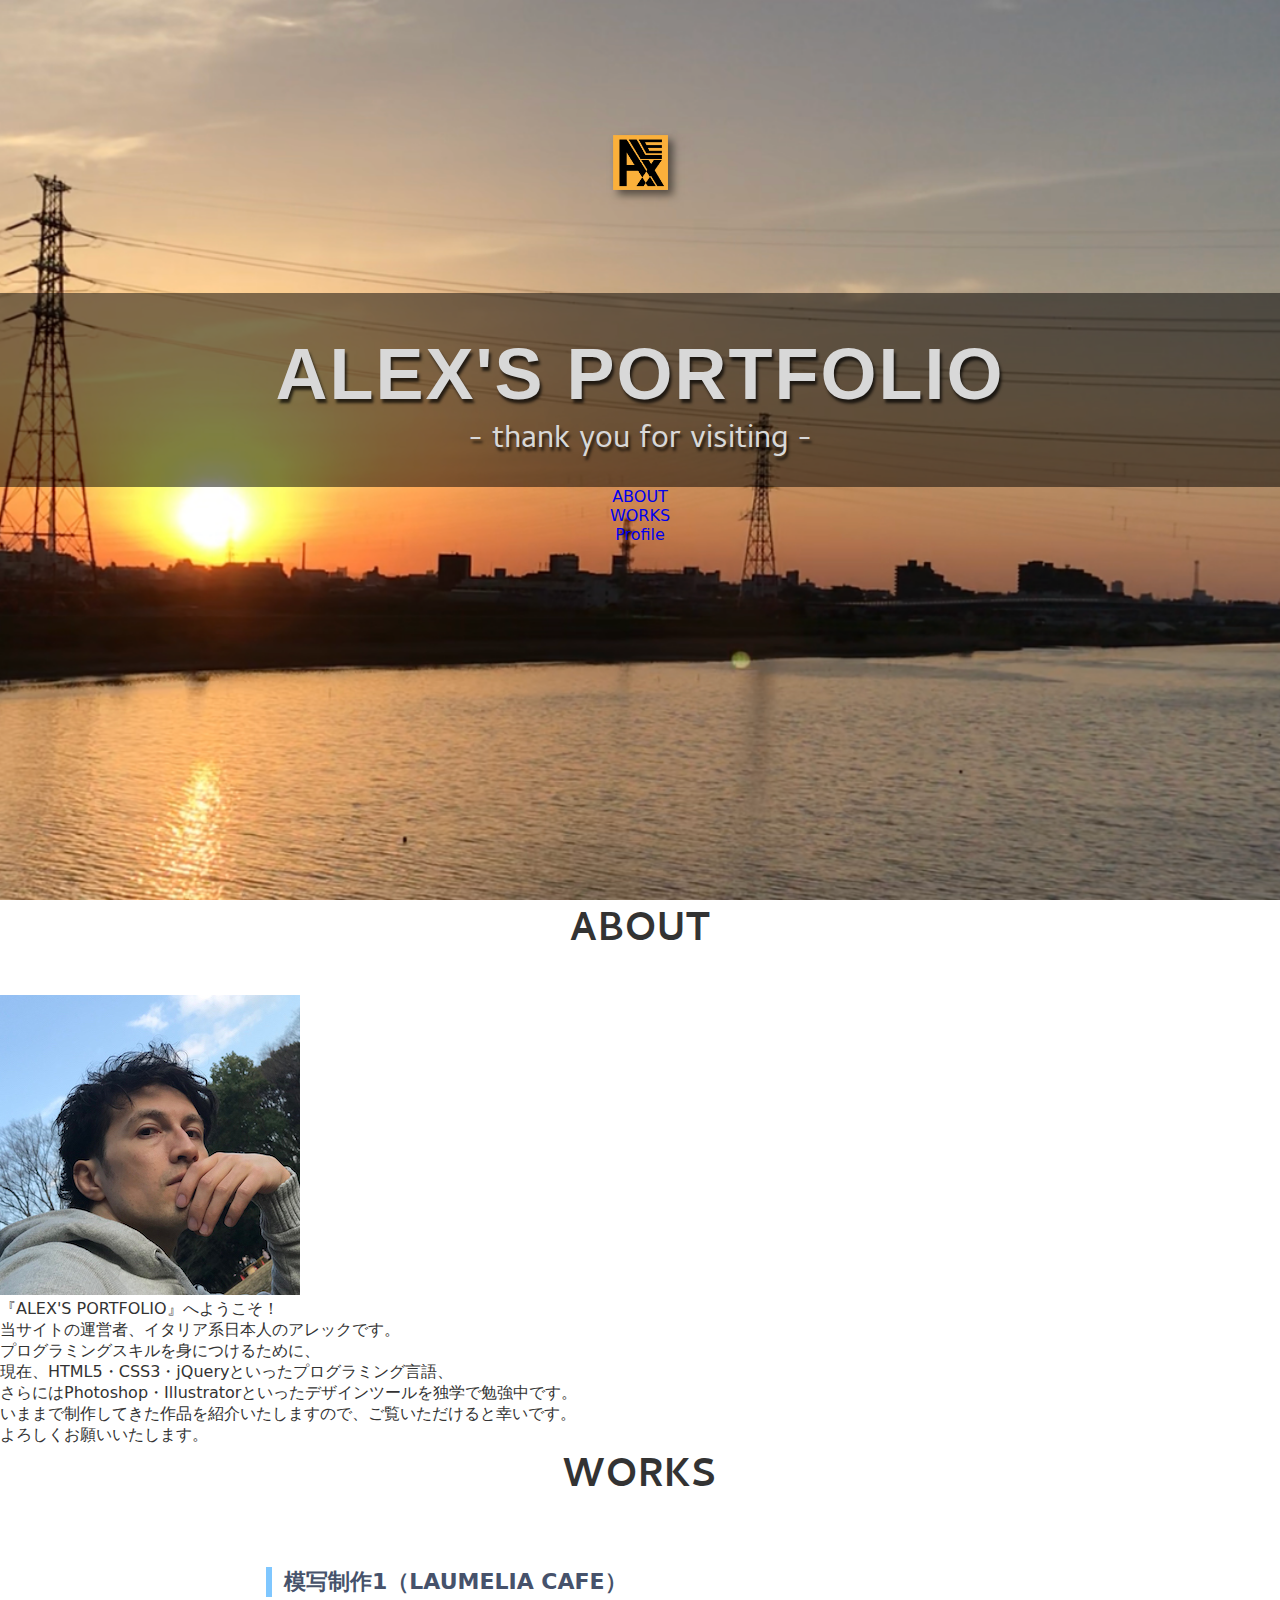
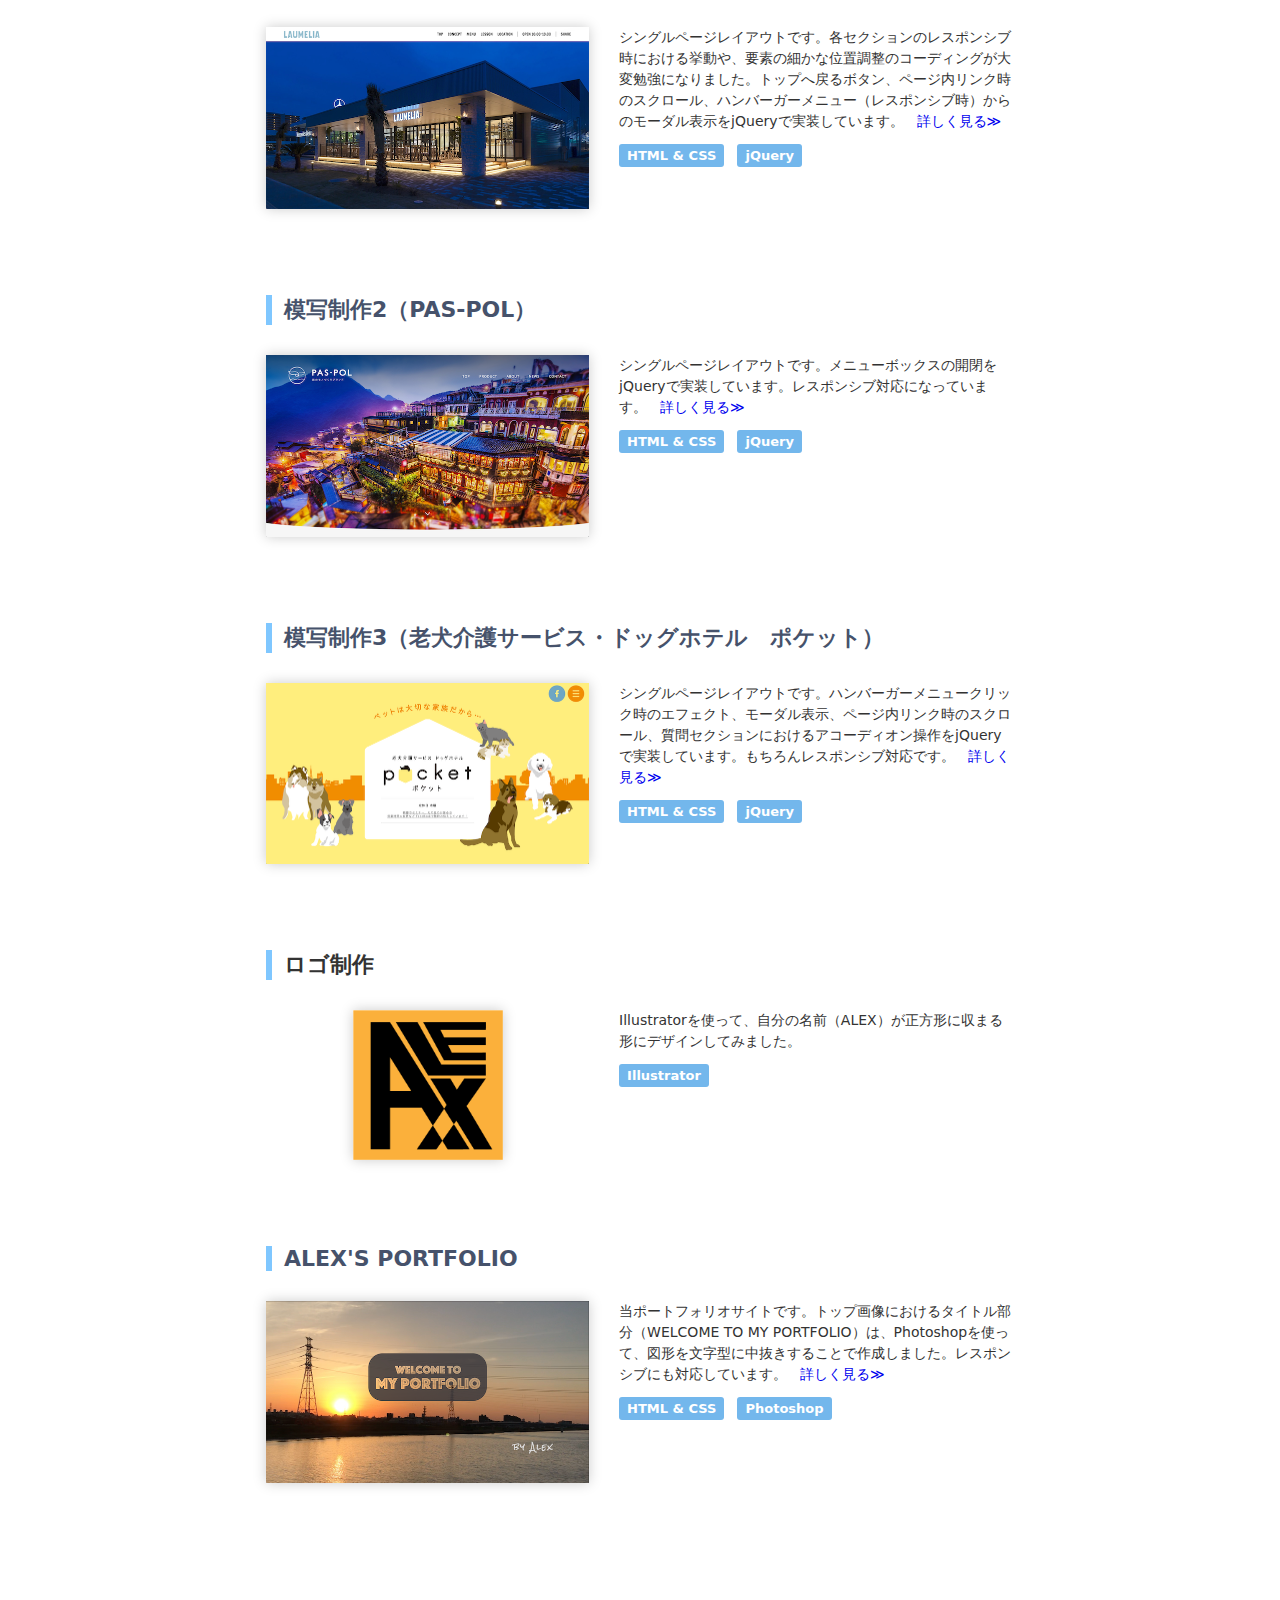
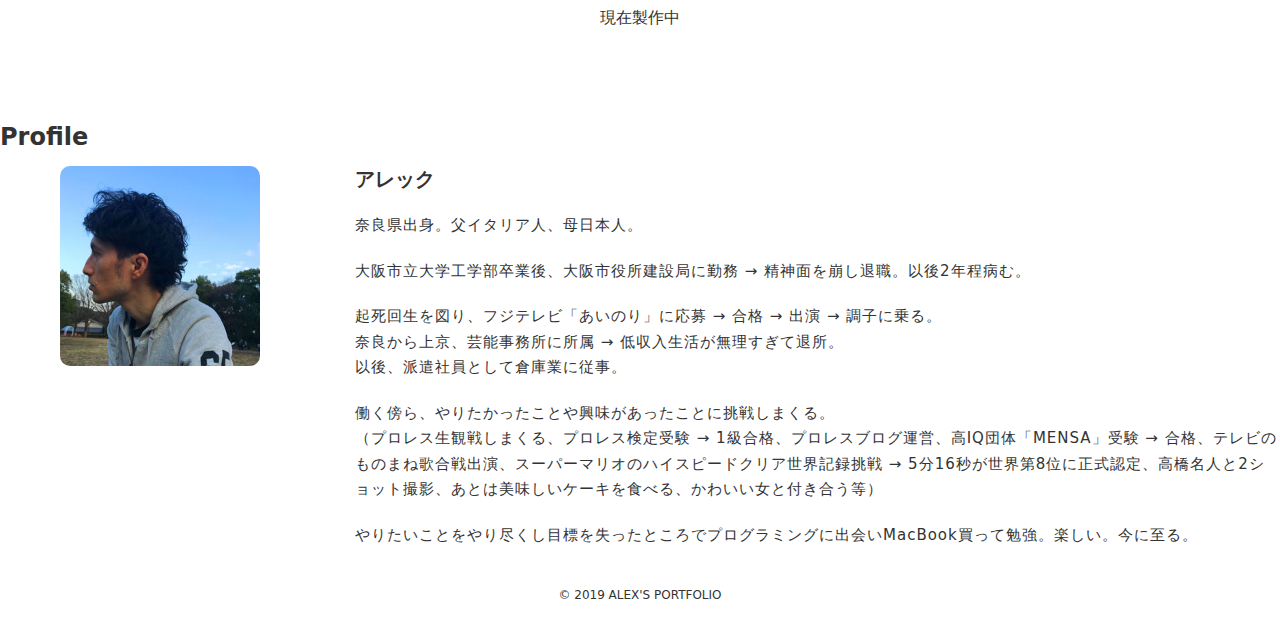
==== commit 45c8bc60: "alexs-portfolio" ====
--- a/alexs-portfolio/index.html
+++ b/alexs-portfolio/index.html
@@ -8,6 +8,7 @@
     <link rel="stylesheet" href="css/styles.css">
     <link rel="stylesheet" href="css/responsive.css">
     <link rel="shortcut icon" href="favicon.ico">
+    <script src="https://ajax.googleapis.com/ajax/libs/jquery/3.0.0/jquery.min.js"></script>
   </head>
 
   <body>
@@ -17,9 +18,16 @@
         <h1 class="site-title">ALEX'S PORTFOLIO</h1>
         <p class="site-subtitle">- thank you for visiting -</p>
       </div>
+      <nav>
+        <ul class="header-nav">
+          <li><a href="#about">ABOUT</a></li>
+          <li><a href="#works">WORKS</a></li>
+          <li><a href="#profile">Profile</a></li>
+        </ul>
+      </nav>
     </header>
 
-    <section class="about">
+    <section id="about">
       <h2 class="heading">ABOUT</h2>
       <img src="img/selfphoto.jpg" alt="アレックの写真">
       <p>『ALEX'S PORTFOLIO』へようこそ！<br>当サイトの運営者、イタリア系日本人のアレックです。</p>
@@ -27,7 +35,7 @@
       <p>いままで制作してきた作品を紹介いたしますので、ご覧いただけると幸いです。<br>よろしくお願いいたします。</p>
     </section>
 
-    <section class="works">
+    <section id="works">
       <h2 class="heading">WORKS</h2>
       <div class="work-box">
         <h3 class="work-title"><a href="https://alecc2m2.github.io/laumelia-cafe/" target="_blank">模写制作1（LAUMELIA CAFE）</a></h3>
@@ -80,12 +88,25 @@
           </div>
         </div>
       </div>
+      <div class="work-box">
+        <h3 class="work-title"><a href="#header">ALEX'S PORTFOLIO</a></h3>
+        <div class="work-inner">
+          <div class="work-img">
+            <a href="#header"><img src="img/work-img-p.png" alt="ALEX's Portfolio"></a>
+          </div>
+          <div class="work-text">
+            <p>当ポートフォリオサイトです。トップ画像におけるタイトル部分（WELCOME TO MY PORTFOLIO）は、Photoshopを使って、図形を文字型に中抜きすることで作成しました。レスポンシブにも対応しています。<a href="#header">詳しく見る≫</a></p>
+            <span>HTML & CSS</span>
+            <span>Photoshop</span>
+          </div>
+        </div>
+      </div>
       <div class="work-box empty">
           現在製作中
       </div>
     </section>
 
-    <section class="profile">
+    <section id="profile">
       <div class="container">
         <h2>Profile</h2>
         <div class="profile-box">
@@ -94,13 +115,20 @@
           </div>
           <div class="profile-text">
             <h3>アレック</h3>
-            <p>奈良県出身。父イタリア人、母日本人。</p><p>大阪市立大学工学部卒業後、大阪市役所建設局に勤務 → 精神面を崩し退職。以後2年程病む。</p><p>起死回生を図り、フジテレビ「あいのり」に応募 → 合格 → 出演 → 調子に乗る。<br>奈良から上京、芸能事務所に所属 → 低収入生活によって精神面を崩し退所。<br>以後、派遣社員として倉庫業に従事。</p><p>働く傍ら、やりたかったことや興味があったことに挑戦しまくる。<br>（プロレス生観戦しまくる、プロレス検定受験 → 1級合格、プロレスブログ運営、高IQ団体・MENSA受験 → 合格、テレビのものまね歌合戦出演、スーパーマリオのハイスピードクリア世界記録挑戦 → 5分16秒が世界第8位に正式認定、高橋名人との2ショット撮影に成功、あとは美味しいケーキを食べる、かわいい女と付き合う等）</p><p>やりたいことをやり尽くし目標を失ったところでプログラミングに出会い勉強。楽しい。今に至る。</p>
+            <p>奈良県出身。父イタリア人、母日本人。</p>
+            <p>大阪市立大学工学部卒業後、大阪市役所建設局に勤務 → 精神面を崩し退職。以後2年程病む。</p>
+            <p>起死回生を図り、フジテレビ「あいのり」に応募 → 合格 → 出演 → 調子に乗る。<br>奈良から上京、芸能事務所に所属 → 低収入生活が無理すぎて退所。<br>以後、派遣社員として倉庫業に従事。</p>
+            <p>働く傍ら、やりたかったことや興味があったことに挑戦しまくる。<br>（プロレス生観戦しまくる、プロレス検定受験 → 1級合格、プロレスブログ運営、高IQ団体「MENSA」受験 → 合格、テレビのものまね歌合戦出演、スーパーマリオのハイスピードクリア世界記録挑戦 → 5分16秒が世界第8位に正式認定、高橋名人と2ショット撮影、あとは美味しいケーキを食べる、かわいい女と付き合う等）</p>
+            <p>やりたいことをやり尽くし目標を失ったところでプログラミングに出会いMacBook買って勉強。楽しい。今に至る。</p>
           </div>
         </div>
       </div>
     </section>
 
-    <footer>© 2019 ALEX's Portfolio</footer>
+    <footer>© 2019 ALEX'S PORTFOLIO</footer>
 
+    <img src="img/pagetop.png" class="pagetop" alt="TOPへ">
+
+    <script type="text/javascript" src="script.js"></script>
   </body>
 </html>
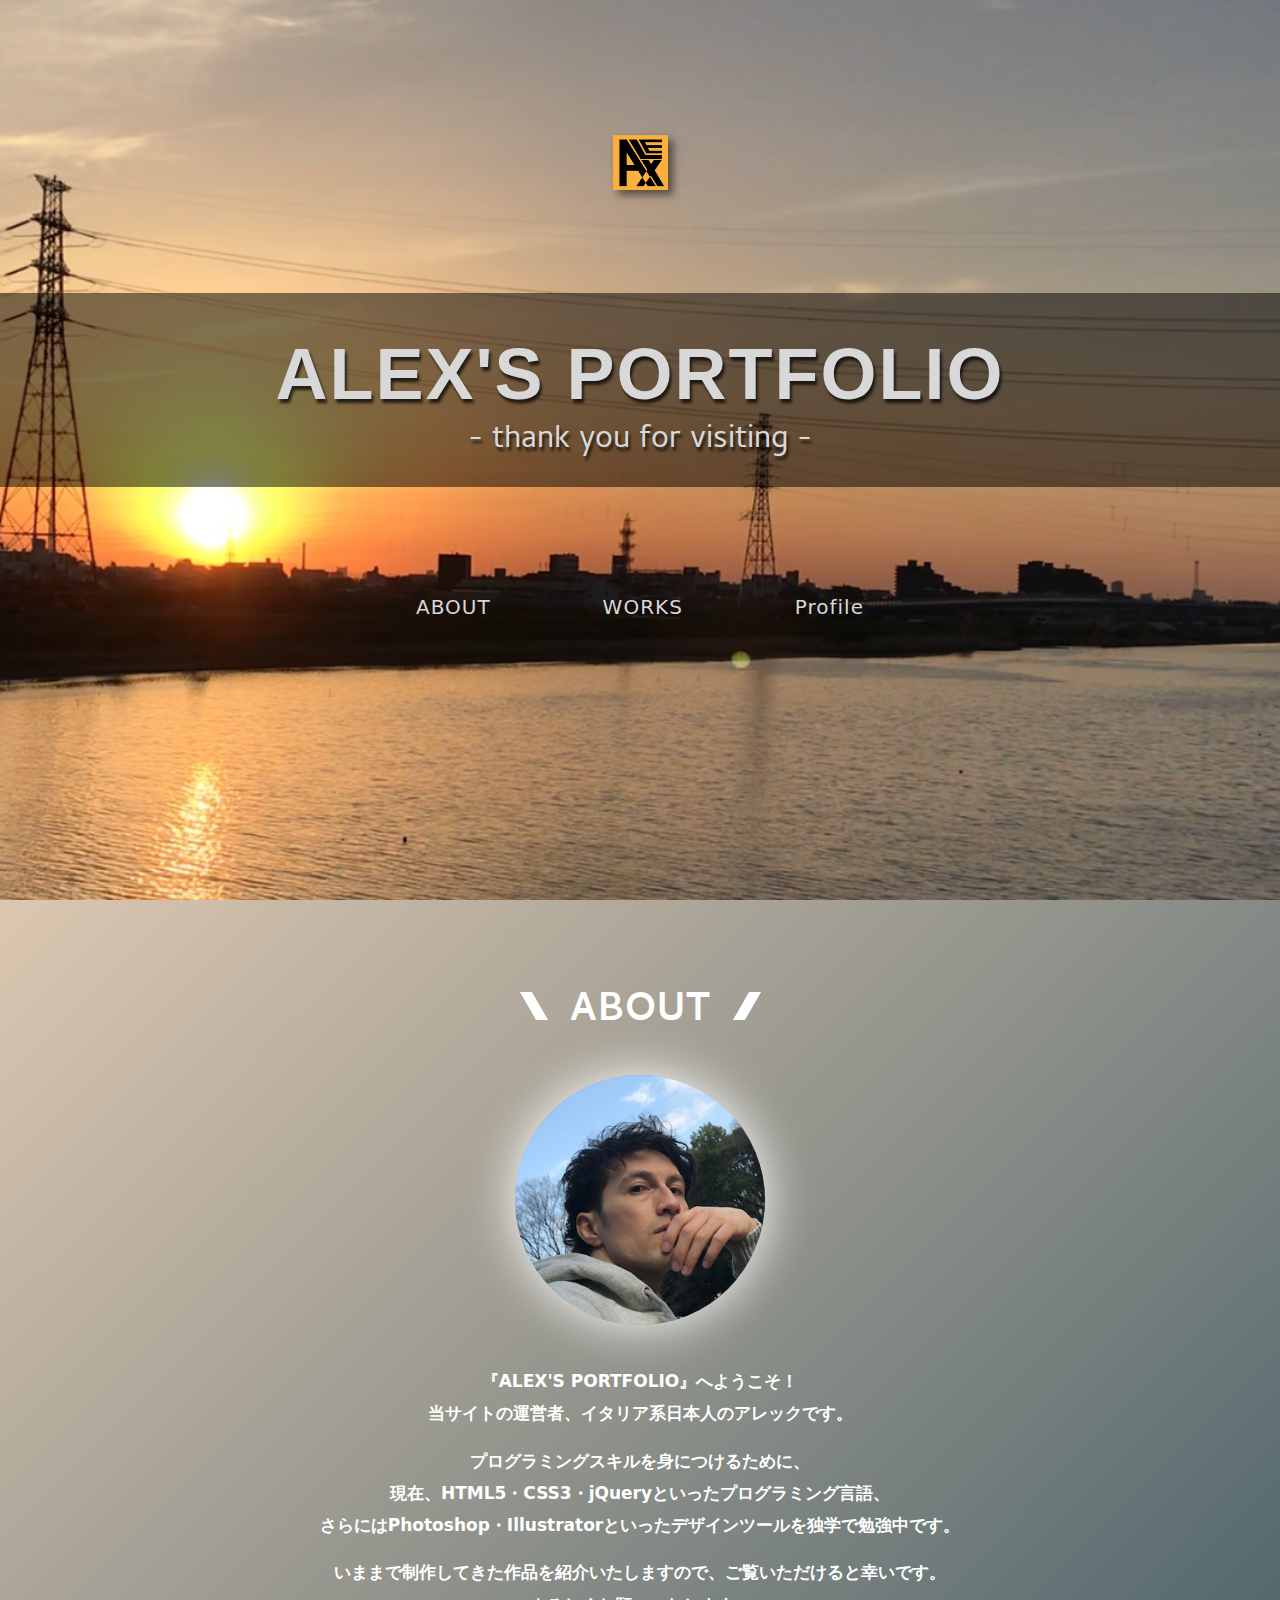
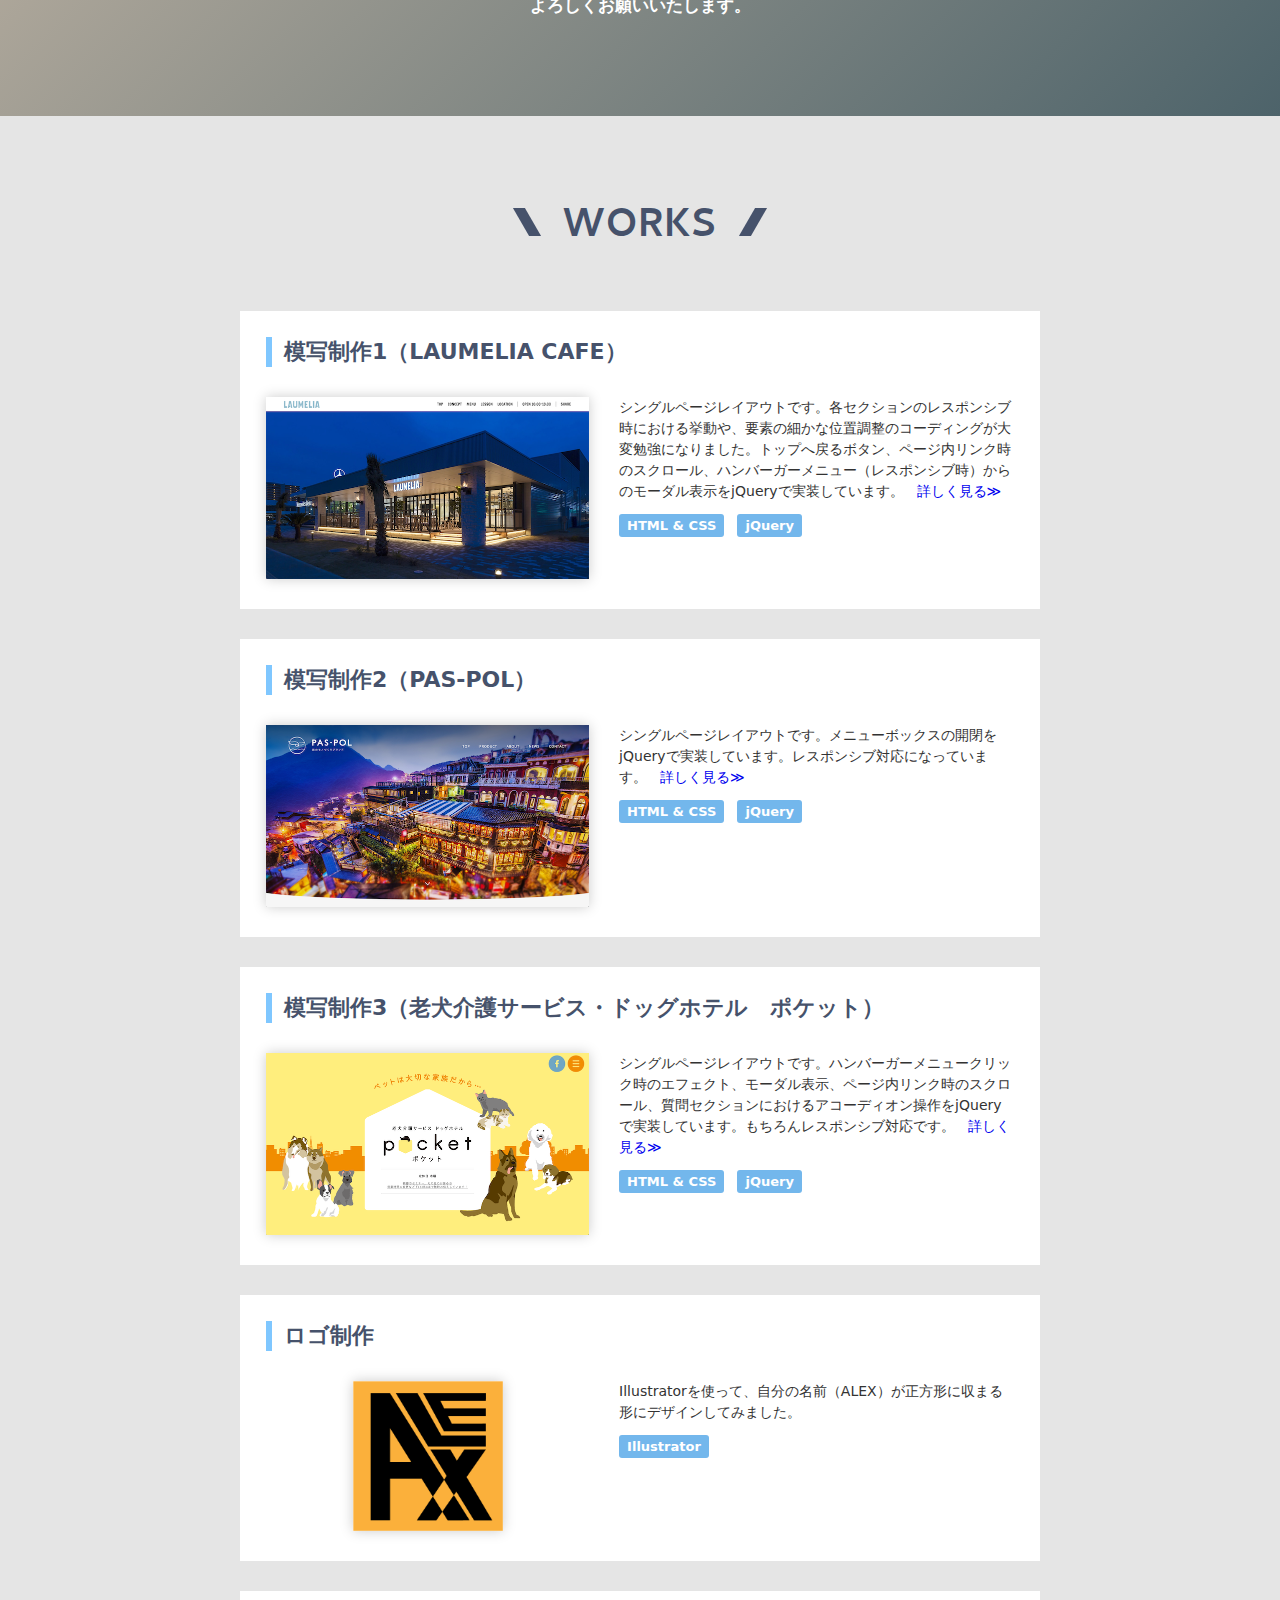
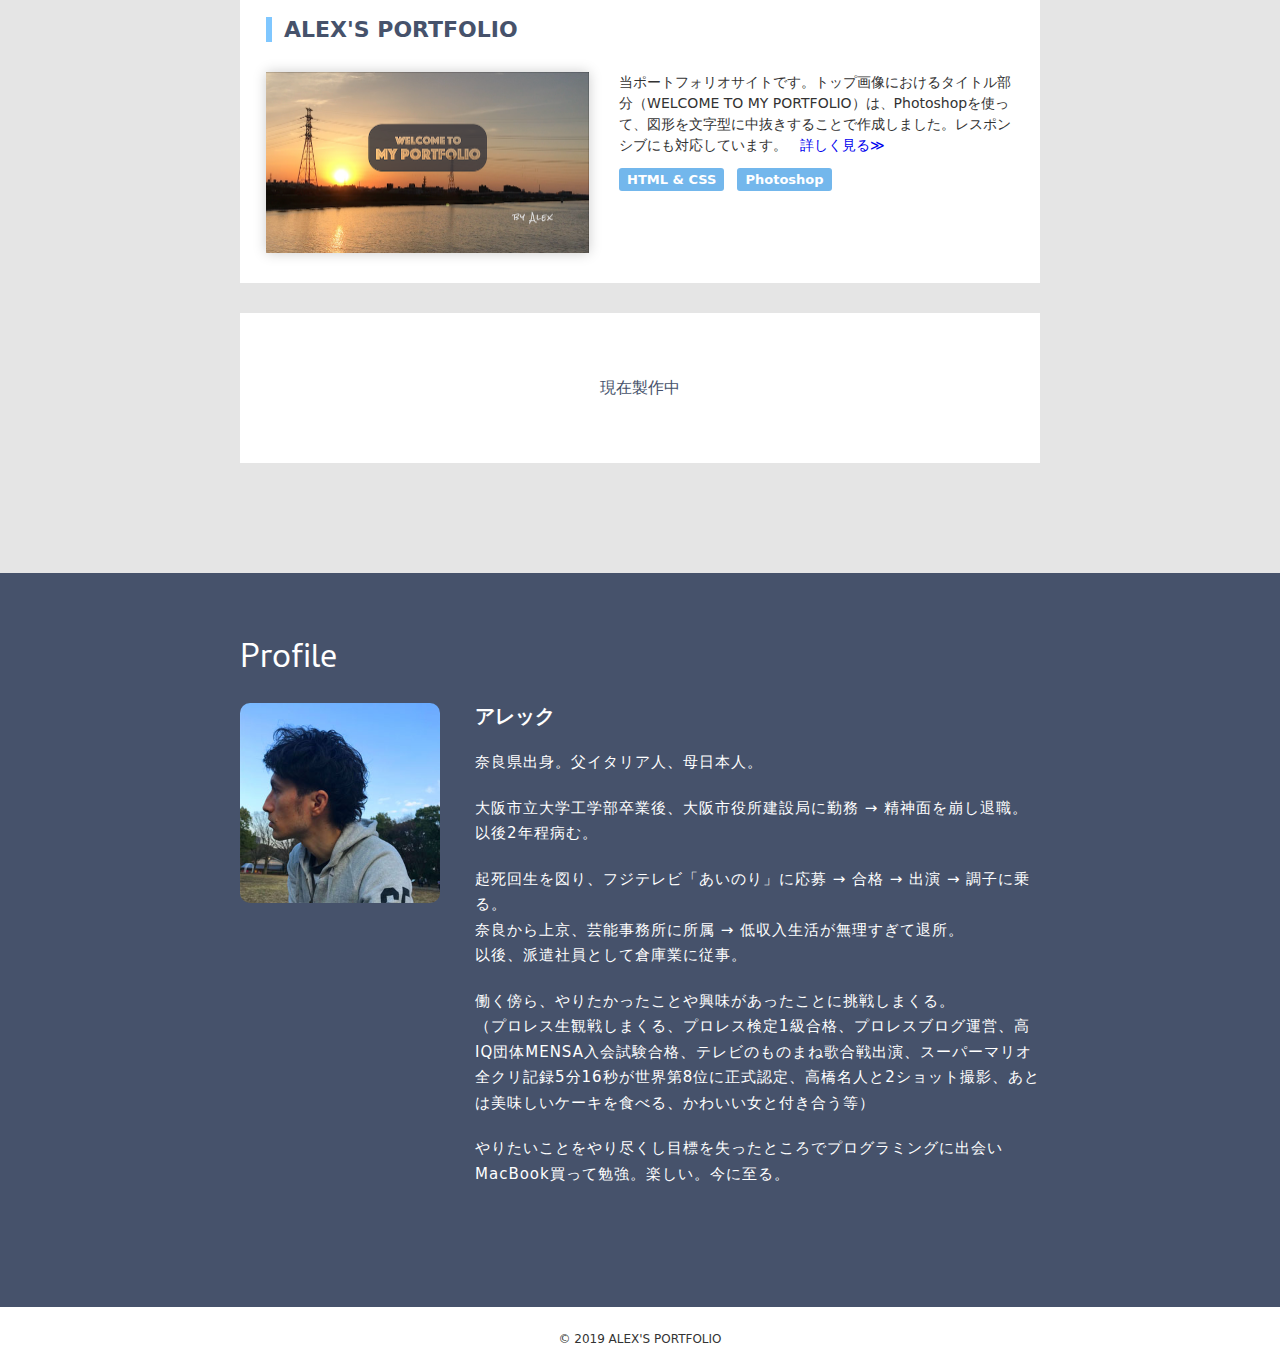
==== commit c54fe95f: "alexs-portfolio" ====
--- a/alexs-portfolio/index.html
+++ b/alexs-portfolio/index.html
@@ -118,7 +118,7 @@
             <p>奈良県出身。父イタリア人、母日本人。</p>
             <p>大阪市立大学工学部卒業後、大阪市役所建設局に勤務 → 精神面を崩し退職。以後2年程病む。</p>
             <p>起死回生を図り、フジテレビ「あいのり」に応募 → 合格 → 出演 → 調子に乗る。<br>奈良から上京、芸能事務所に所属 → 低収入生活が無理すぎて退所。<br>以後、派遣社員として倉庫業に従事。</p>
-            <p>働く傍ら、やりたかったことや興味があったことに挑戦しまくる。<br>（プロレス生観戦しまくる、プロレス検定受験 → 1級合格、プロレスブログ運営、高IQ団体「MENSA」受験 → 合格、テレビのものまね歌合戦出演、スーパーマリオのハイスピードクリア世界記録挑戦 → 5分16秒が世界第8位に正式認定、高橋名人と2ショット撮影、あとは美味しいケーキを食べる、かわいい女と付き合う等）</p>
+            <p>働く傍ら、やりたかったことや興味があったことに挑戦しまくる。<br>（プロレス生観戦しまくる、プロレス検定1級合格、プロレスブログ運営、高IQ団体MENSA入会試験合格、テレビのものまね歌合戦出演、スーパーマリオ全クリ記録5分16秒が世界第8位に正式認定、高橋名人と2ショット撮影、あとは美味しいケーキを食べる、かわいい女と付き合う等）</p>
             <p>やりたいことをやり尽くし目標を失ったところでプログラミングに出会いMacBook買って勉強。楽しい。今に至る。</p>
           </div>
         </div>
--- a/alexs-portfolio/css/styles.css
+++ b/alexs-portfolio/css/styles.css
@@ -28,7 +28,7 @@
 }
 
 /* --------------------------------
- *     part
+ *     parts
  * -------------------------------- */
 
 .heading{
@@ -57,6 +57,18 @@
   transform: skewX(-30deg);
 }
 
+.pagetop{
+  position: fixed;
+  z-index: 100;
+  right: 40px;
+  bottom: 60px;
+  transition: 0.5s;
+}
+
+.pagetop:hover{
+  cursor: pointer;
+  opacity: 0.7;
+}
 
 /* --------------------------------
  *     header
@@ -67,7 +79,6 @@
   background-size: cover;
   height: 100vh;
   position: relative;
-  /* padding: 32vh 0 0; */
   padding: 15vh 0 0;
   text-align: center;
 }
@@ -77,7 +88,6 @@
   color: #d8d8d8;
   padding: 40px 0 20px;
   width: 100%;
-  /* text-align: center; */
   text-shadow: 2px 4px 3px rgba(0, 0, 0, 0.7);
 }
 
@@ -98,23 +108,51 @@
   box-shadow: 5px 5px 8px rgba(0, 0, 0, 0.5);
 }
 
+header nav{
+  padding: 0 8%;
+}
+
+.header-nav{
+  list-style: none;
+  display: flex;
+  justify-content: space-between;
+  max-width: 500px;
+  margin: 12vh auto 0;
+  font-size: 2rem;
+  letter-spacing: 1px;
+}
+
+.header-nav li a{
+  color: #d8d8d8;
+  padding: 10px 24px;
+  background-color: transparent;
+  border: 2px solid transparent;
+  border-radius: 5px;
+  transition: 0.7s;
+}
+
+.header-nav li a:hover{
+  background-color: rgba(0, 0, 0, 0.5);
+  border-color: #d8d8d8;
+}
+
 /* --------------------------------
  *     about
  * -------------------------------- */
 
-.about{
+#about{
   padding: 80px 40px;
   text-align: center;
   background: linear-gradient(-45deg, #4D636A, #DCC7B1);
   color: #fff;
 }
 
-.about .heading::before,
-.about .heading::after{
+#about .heading::before,
+#about .heading::after{
   background-color: #fff;
 }
 
-.about img{
+#about img{
   display: block;
   border-radius: 50%;
   width: 250px;
@@ -123,7 +161,7 @@
   box-shadow: 0 0 50px #fff;
 }
 
-.about p{
+#about p{
   line-height: 1.9;
   margin-bottom: 15px;
   font-size: 1.7rem;
@@ -134,18 +172,18 @@
  *     works
  * -------------------------------- */
 
- .works{
+ #works{
    padding: 80px 5%;
    background-color: #e5e5e5;
    color: #46526b;
  }
 
- .works .heading{
+ #works .heading{
    margin-bottom: 50px;
  }
 
- .works .heading::before,
- .works .heading::after{
+ #works .heading::before,
+ #works .heading::after{
    background-color: #46526b;
  }
 
@@ -244,18 +282,18 @@
  *     profile
  * -------------------------------- */
 
- .profile{
+ #profile{
    background-color: #46526b;
    color: #fff;
    padding: 60px 10% 100px;
  }
 
- .profile .container{
+ #profile .container{
    max-width: 800px;
    margin: 0 auto;
  }
 
- .profile h2{
+ #profile h2{
    font-size: 3.4rem;
    font-family: 'Cambay', sans-serif;
    font-weight: normal;
@@ -280,7 +318,6 @@
 
  .profile-text{
    width: 75%;
-   font-size: 1.5rem;
    padding-left: 35px;
  }
 
@@ -290,6 +327,7 @@
  }
 
  .profile-text p{
+   font-size: 1.5rem;
    margin-bottom: 20px;
    letter-spacing: 1px;
    line-height: 1.7;
@@ -301,7 +339,7 @@
 
 footer{
   text-align: center;
-  padding: 20px;
+  padding: 25px;
   font-size: 1.2rem;
   background-color: #fff;
 }
--- a/alexs-portfolio/css/responsive.css
+++ b/alexs-portfolio/css/responsive.css
@@ -18,19 +18,23 @@
    height: 22px;
    margin: 0 21px;
  }
+ .pagetop{
+   right: 15px;
+   bottom: 15px;
+ }
 
  /* ---- header ---- */
  header {
    background-image: url(../img/header-bg-sp.png);
    background-attachment: scroll;
-   padding: 24vh 0 0;
+   padding: 22vh 0 0;
  }
  .title-belt{
    padding: 31px 0 13px;
  }
  .site-title{
    font-size: 4.5rem;
-   letter-spacing: 2px;
+   letter-spacing: 1px;
  }
  .site-subtitle{
    font-size: 2rem;
@@ -39,12 +43,19 @@
    width: 40px;
    margin-bottom: 8vh;
  }
+ .header-nav{
+   margin: 8vh auto 0;
+   font-size: 1.5rem;
+ }
+ .header-nav li a{
+   padding: 4px 12px;
+ }
 
  /* ---- about ---- */
- .about img{
+ #about img{
    width: 37%;
  }
- .about p{
+ #about p{
    font-size: 1.4rem;
    line-height: 1.6;
  }
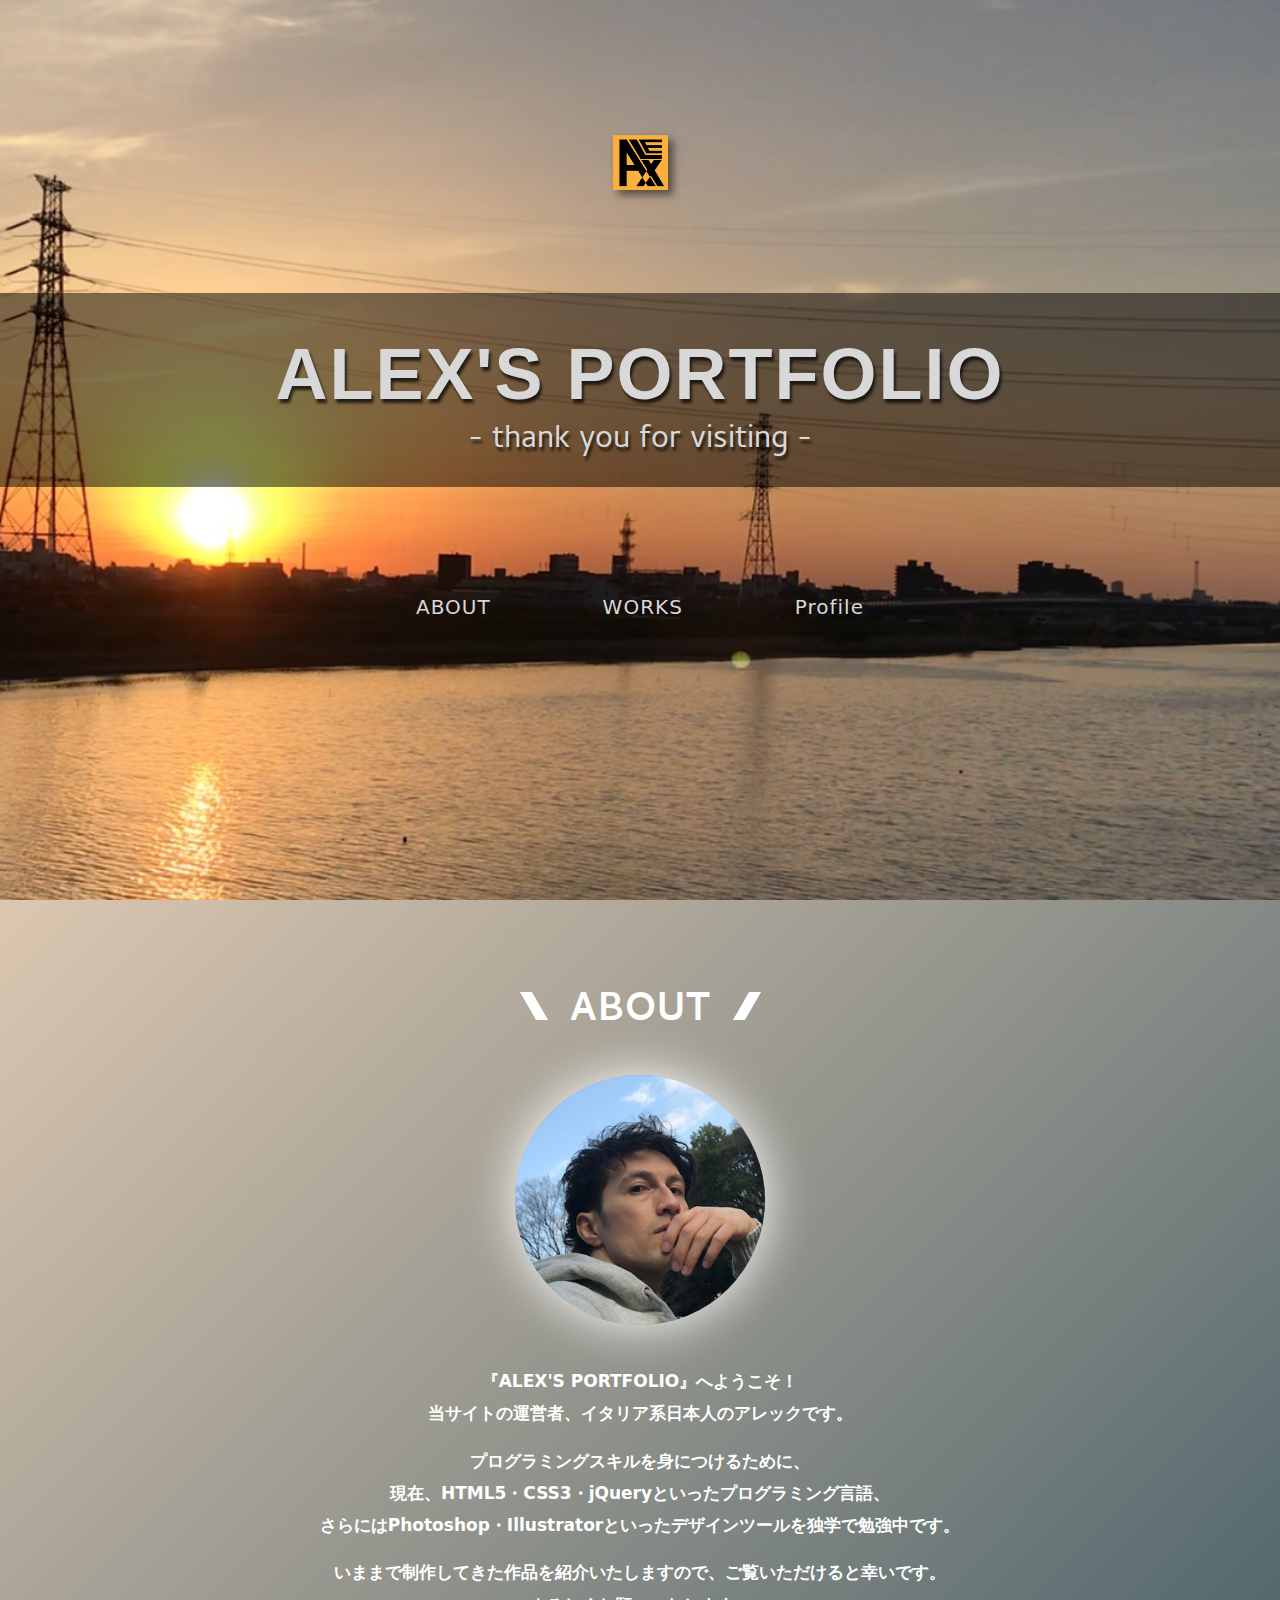
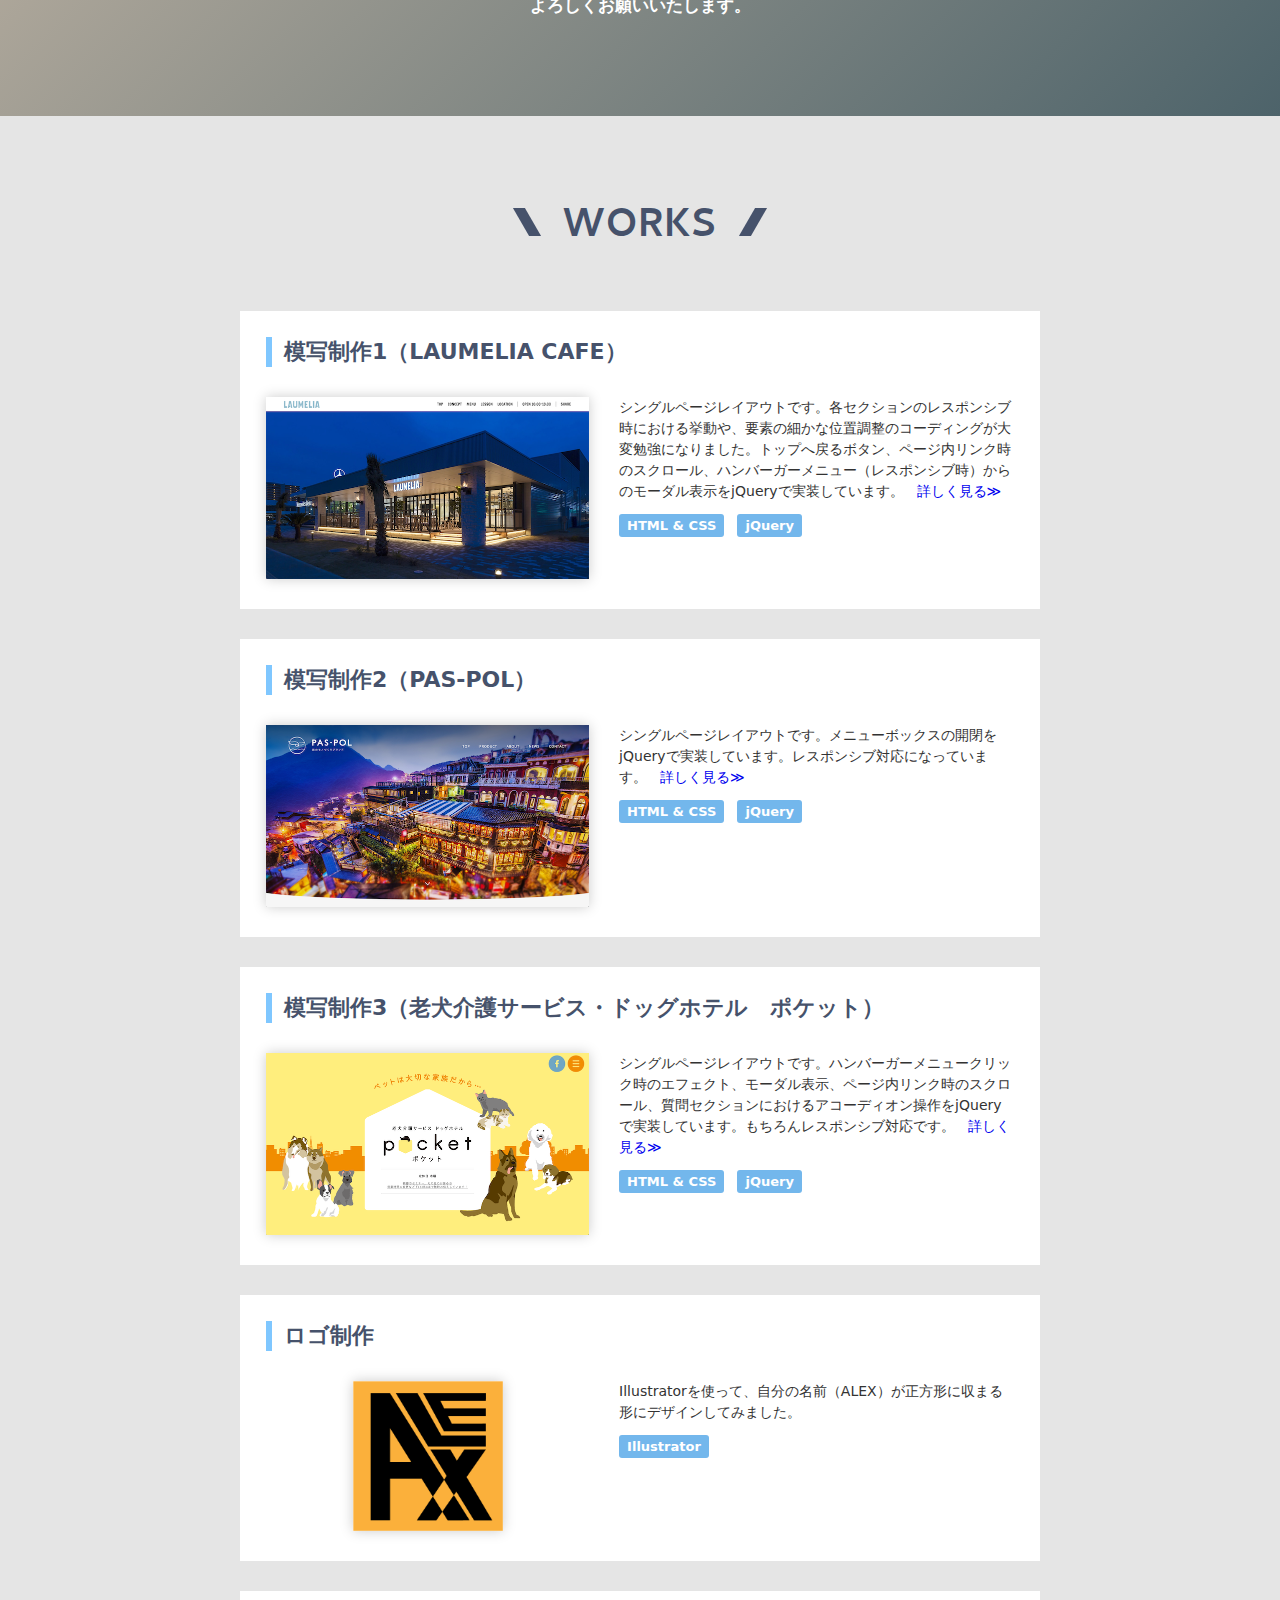
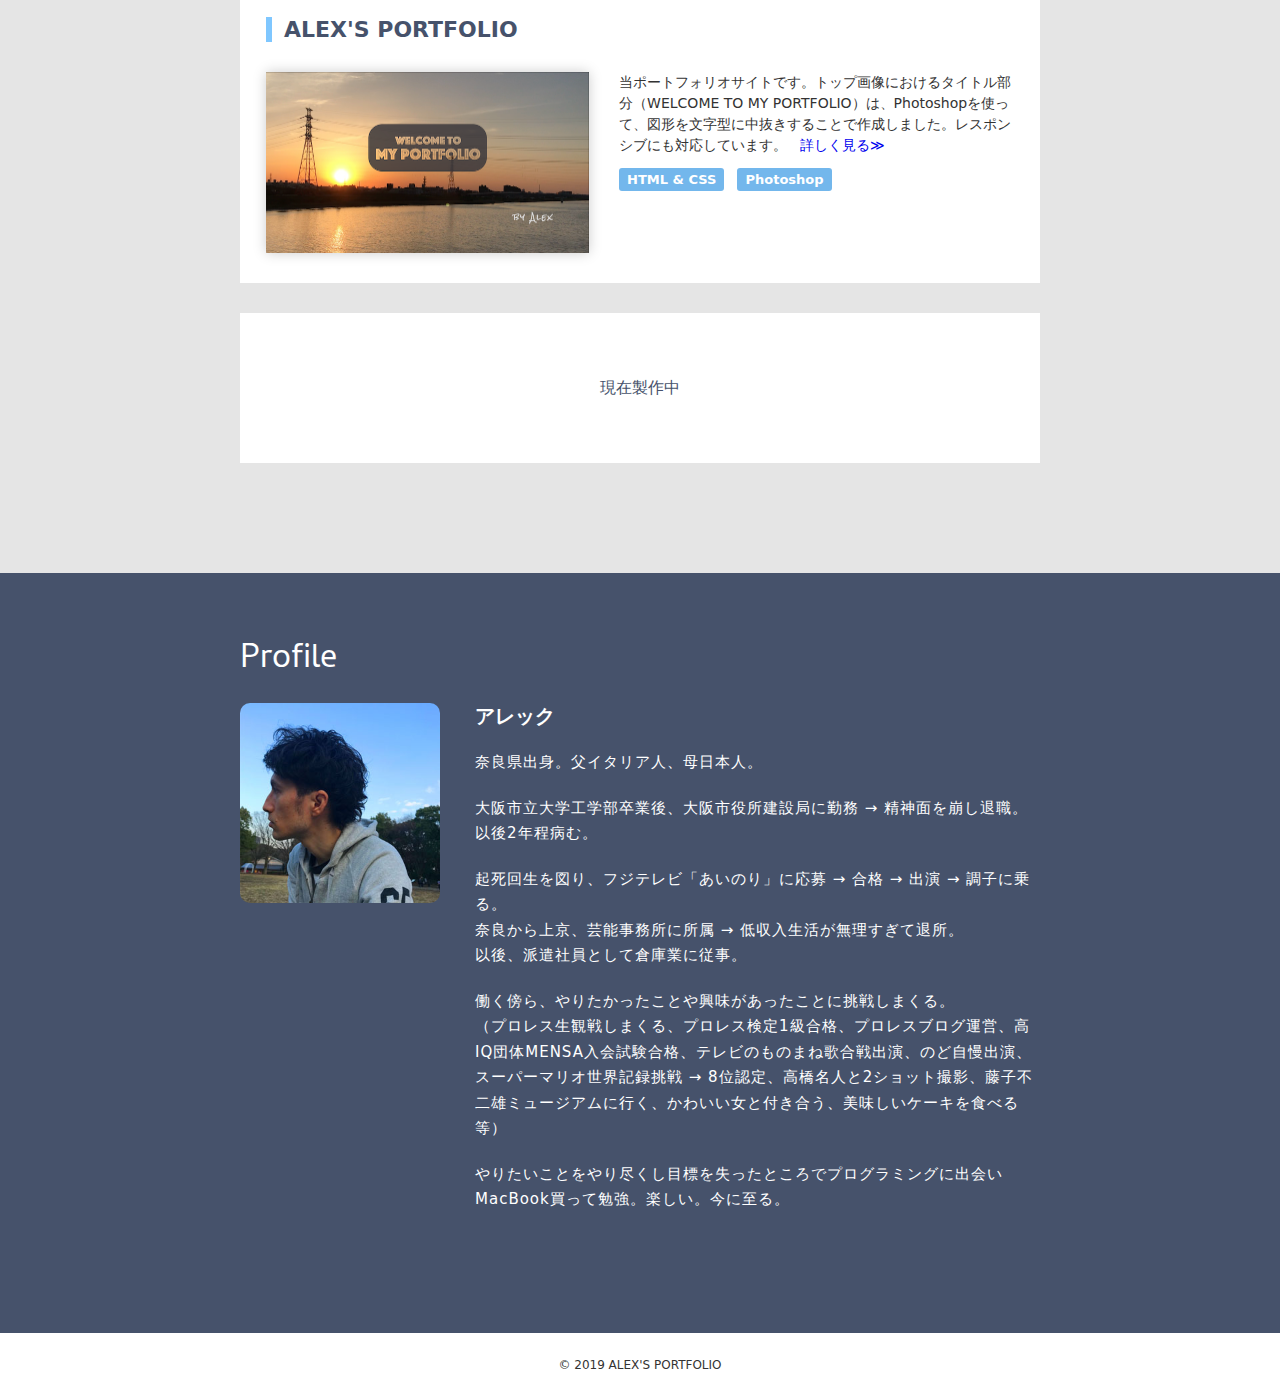
==== commit 26853adc: "alexs-portfolio" ====
--- a/alexs-portfolio/index.html
+++ b/alexs-portfolio/index.html
@@ -118,7 +118,7 @@
             <p>奈良県出身。父イタリア人、母日本人。</p>
             <p>大阪市立大学工学部卒業後、大阪市役所建設局に勤務 → 精神面を崩し退職。以後2年程病む。</p>
             <p>起死回生を図り、フジテレビ「あいのり」に応募 → 合格 → 出演 → 調子に乗る。<br>奈良から上京、芸能事務所に所属 → 低収入生活が無理すぎて退所。<br>以後、派遣社員として倉庫業に従事。</p>
-            <p>働く傍ら、やりたかったことや興味があったことに挑戦しまくる。<br>（プロレス生観戦しまくる、プロレス検定1級合格、プロレスブログ運営、高IQ団体MENSA入会試験合格、テレビのものまね歌合戦出演、スーパーマリオ全クリ記録5分16秒が世界第8位に正式認定、高橋名人と2ショット撮影、あとは美味しいケーキを食べる、かわいい女と付き合う等）</p>
+            <p>働く傍ら、やりたかったことや興味があったことに挑戦しまくる。<br>（プロレス生観戦しまくる、プロレス検定1級合格、プロレスブログ運営、高IQ団体MENSA入会試験合格、テレビのものまね歌合戦出演、のど自慢出演、スーパーマリオ世界記録挑戦 → 8位認定、高橋名人と2ショット撮影、藤子不二雄ミュージアムに行く、かわいい女と付き合う、美味しいケーキを食べる等）</p>
             <p>やりたいことをやり尽くし目標を失ったところでプログラミングに出会いMacBook買って勉強。楽しい。今に至る。</p>
           </div>
         </div>
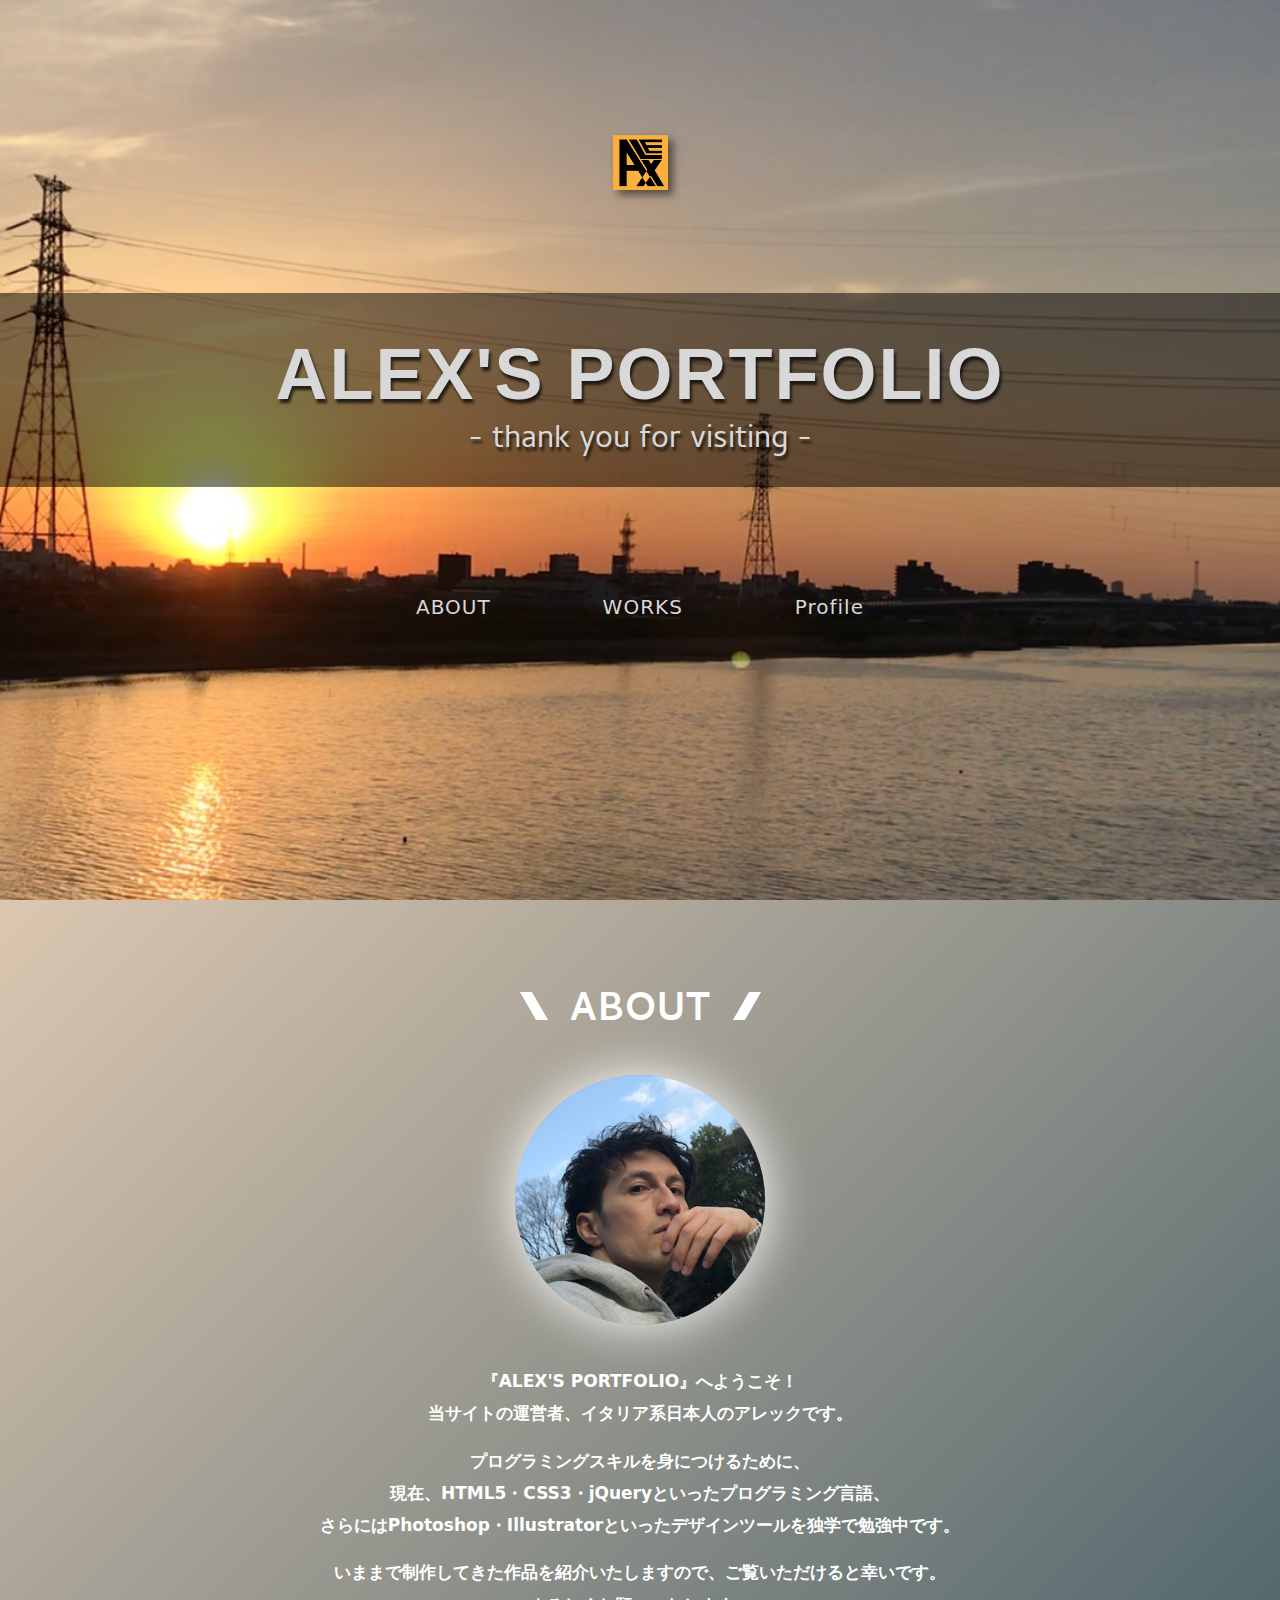
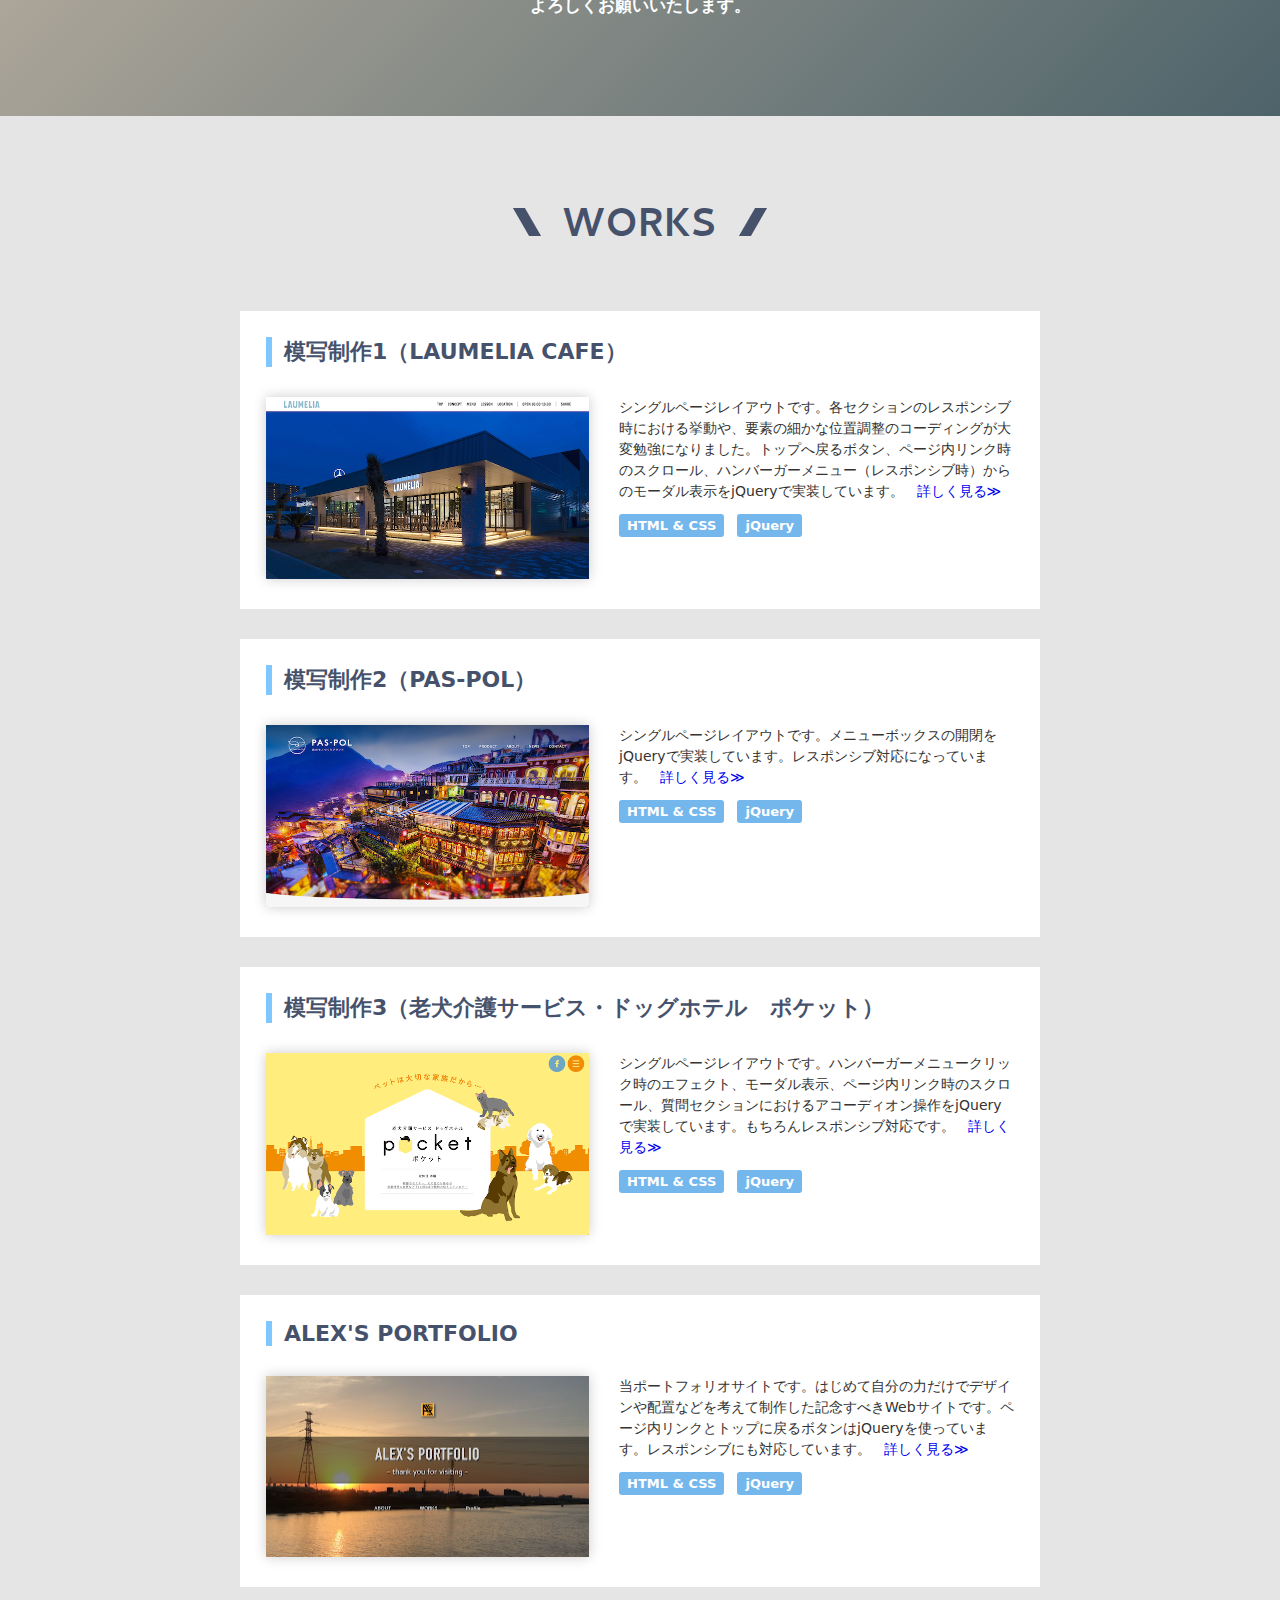
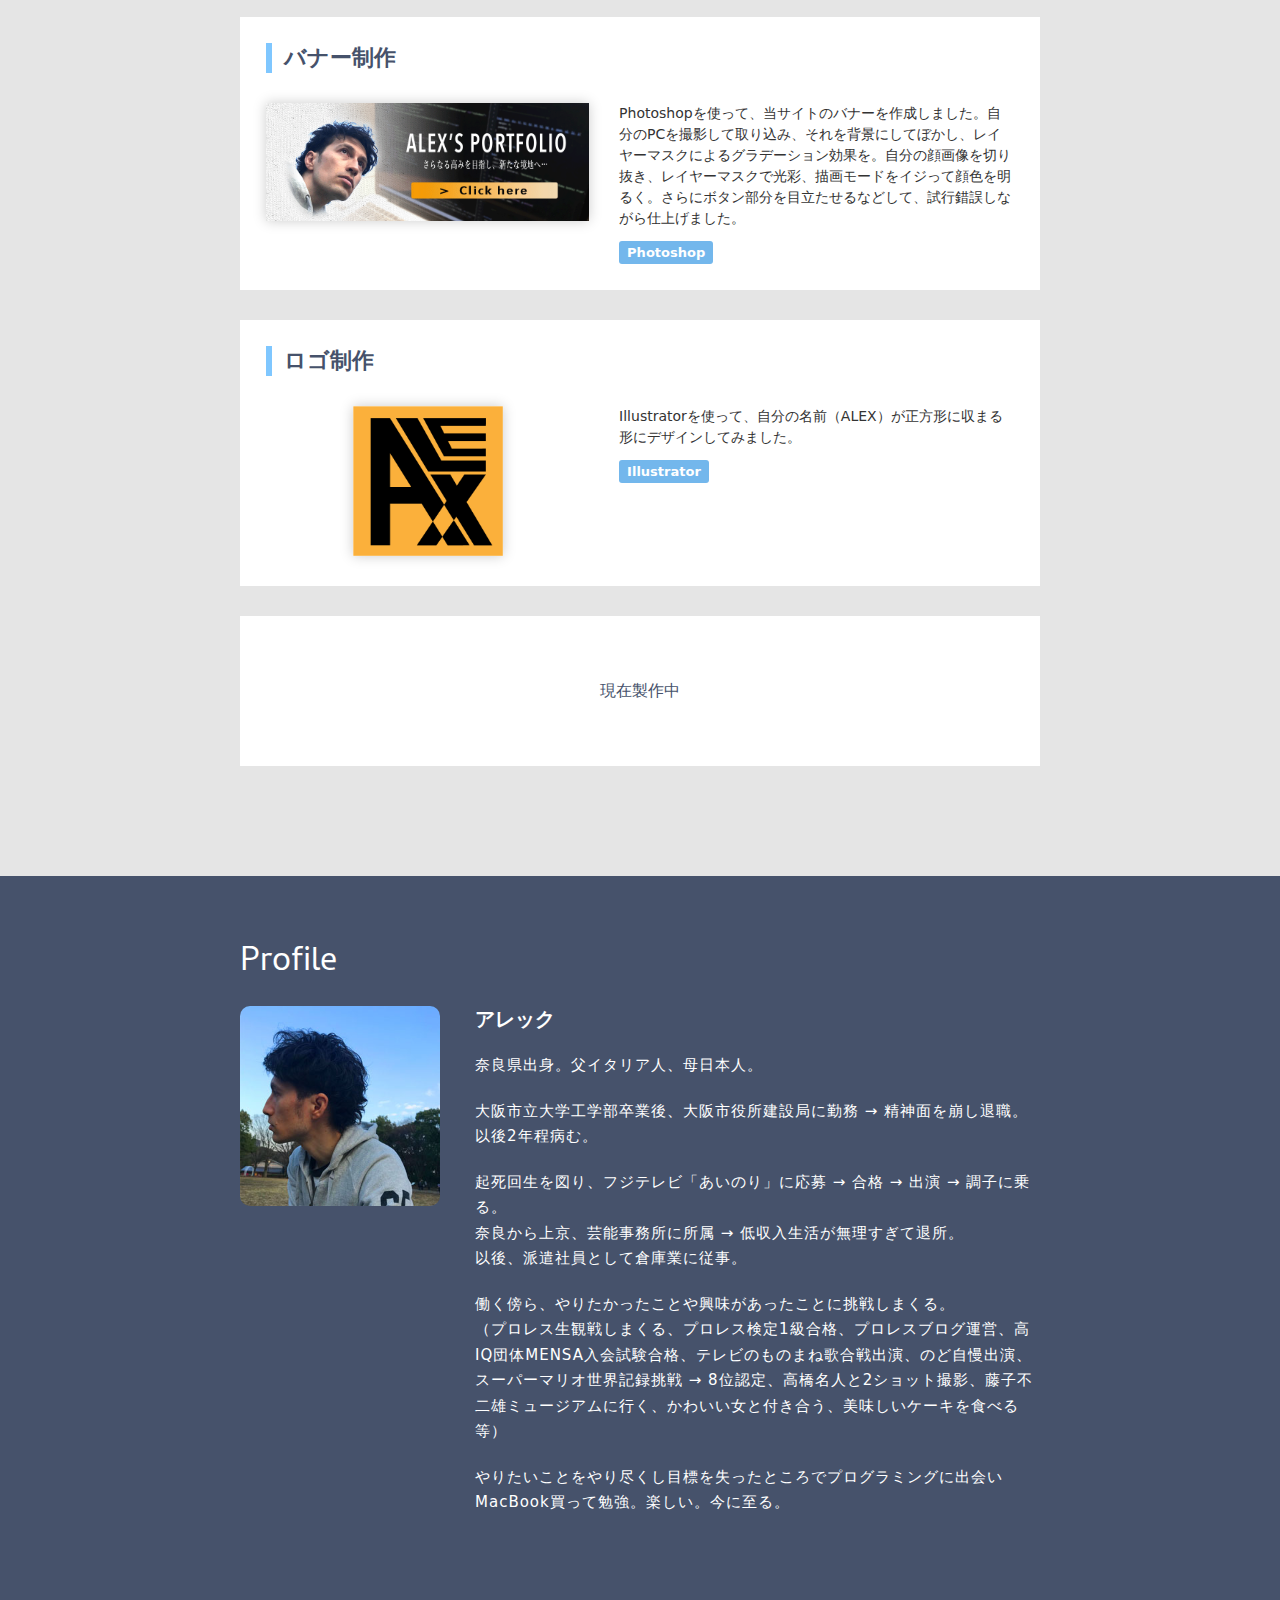
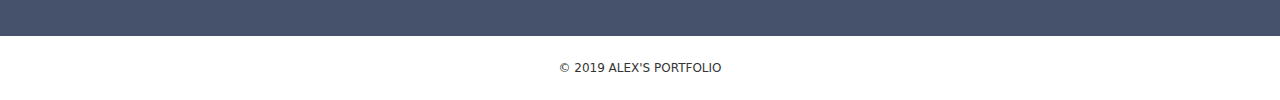
==== commit 038afaac: "alexs-portfolio" ====
--- a/alexs-portfolio/index.html
+++ b/alexs-portfolio/index.html
@@ -77,6 +77,31 @@
         </div>
       </div>
       <div class="work-box">
+        <h3 class="work-title"><a href="#header">ALEX'S PORTFOLIO</a></h3>
+        <div class="work-inner">
+          <div class="work-img">
+            <a href="#header"><img src="img/work-img-p.png" alt="ALEX's Portfolio"></a>
+          </div>
+          <div class="work-text">
+            <p>当ポートフォリオサイトです。はじめて自分の力だけでデザインや配置などを考えて制作した記念すべきWebサイトです。ページ内リンクとトップに戻るボタンはjQueryを使っています。レスポンシブにも対応しています。<a href="#header">詳しく見る≫</a></p>
+            <span>HTML & CSS</span>
+            <span>jQuery</span>
+          </div>
+        </div>
+      </div>
+      <div class="work-box">
+        <h3 class="work-title">バナー制作</h3>
+        <div class="work-inner">
+          <div class="work-img">
+            <img src="img/alex-banner.gif" class="alex-banner" alt="アレックバナー">
+          </div>
+          <div class="work-text">
+            <p>Photoshopを使って、当サイトのバナーを作成しました。自分のPCを撮影して取り込み、それを背景にしてぼかし、レイヤーマスクによるグラデーション効果を。自分の顔画像を切り抜き、レイヤーマスクで光彩、描画モードをイジって顔色を明るく。さらにボタン部分を目立たせるなどして、試行錯誤しながら仕上げました。</p>
+            <span>Photoshop</span>
+          </div>
+        </div>
+      </div>
+      <div class="work-box">
         <h3 class="work-title">ロゴ制作</h3>
         <div class="work-inner">
           <div class="work-img">
@@ -85,19 +110,6 @@
           <div class="work-text">
             <p>Illustratorを使って、自分の名前（ALEX）が正方形に収まる形にデザインしてみました。</p>
             <span>Illustrator</span>
-          </div>
-        </div>
-      </div>
-      <div class="work-box">
-        <h3 class="work-title"><a href="#header">ALEX'S PORTFOLIO</a></h3>
-        <div class="work-inner">
-          <div class="work-img">
-            <a href="#header"><img src="img/work-img-p.png" alt="ALEX's Portfolio"></a>
-          </div>
-          <div class="work-text">
-            <p>当ポートフォリオサイトです。トップ画像におけるタイトル部分（WELCOME TO MY PORTFOLIO）は、Photoshopを使って、図形を文字型に中抜きすることで作成しました。レスポンシブにも対応しています。<a href="#header">詳しく見る≫</a></p>
-            <span>HTML & CSS</span>
-            <span>Photoshop</span>
           </div>
         </div>
       </div>
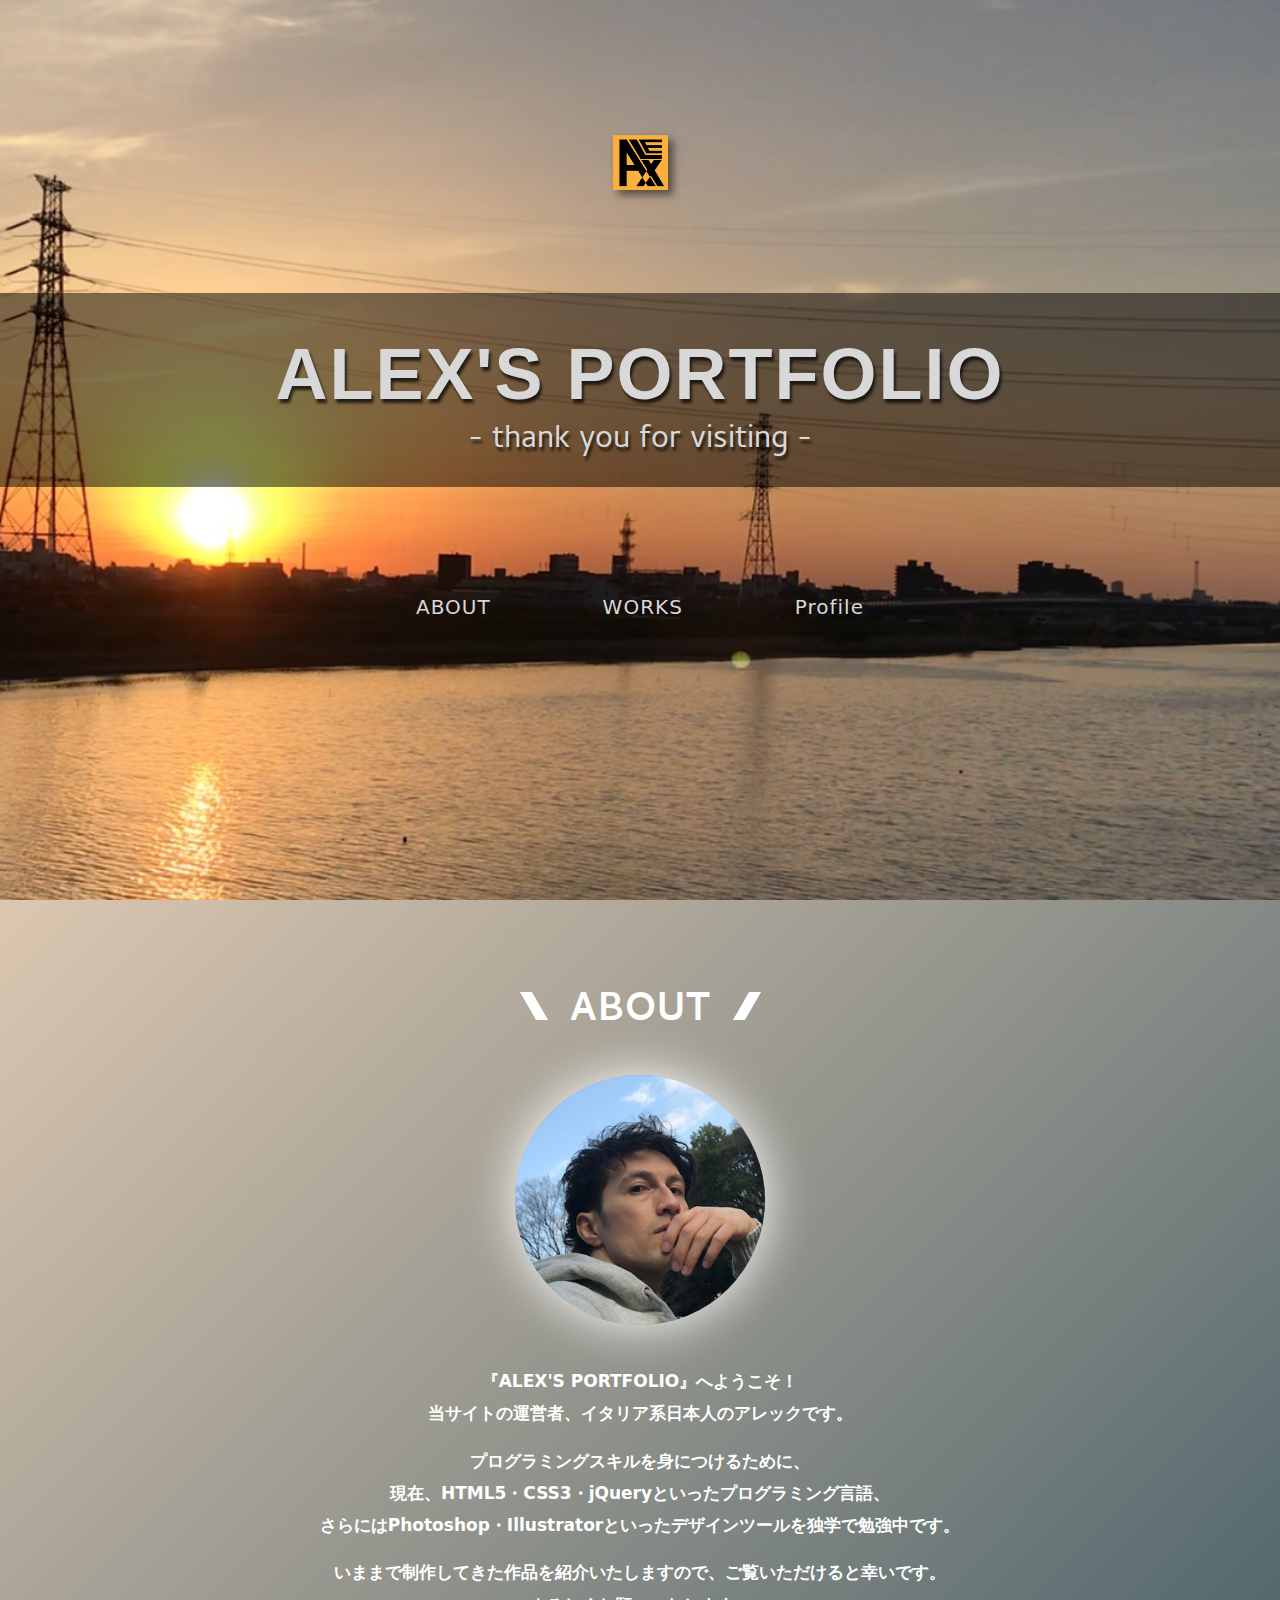
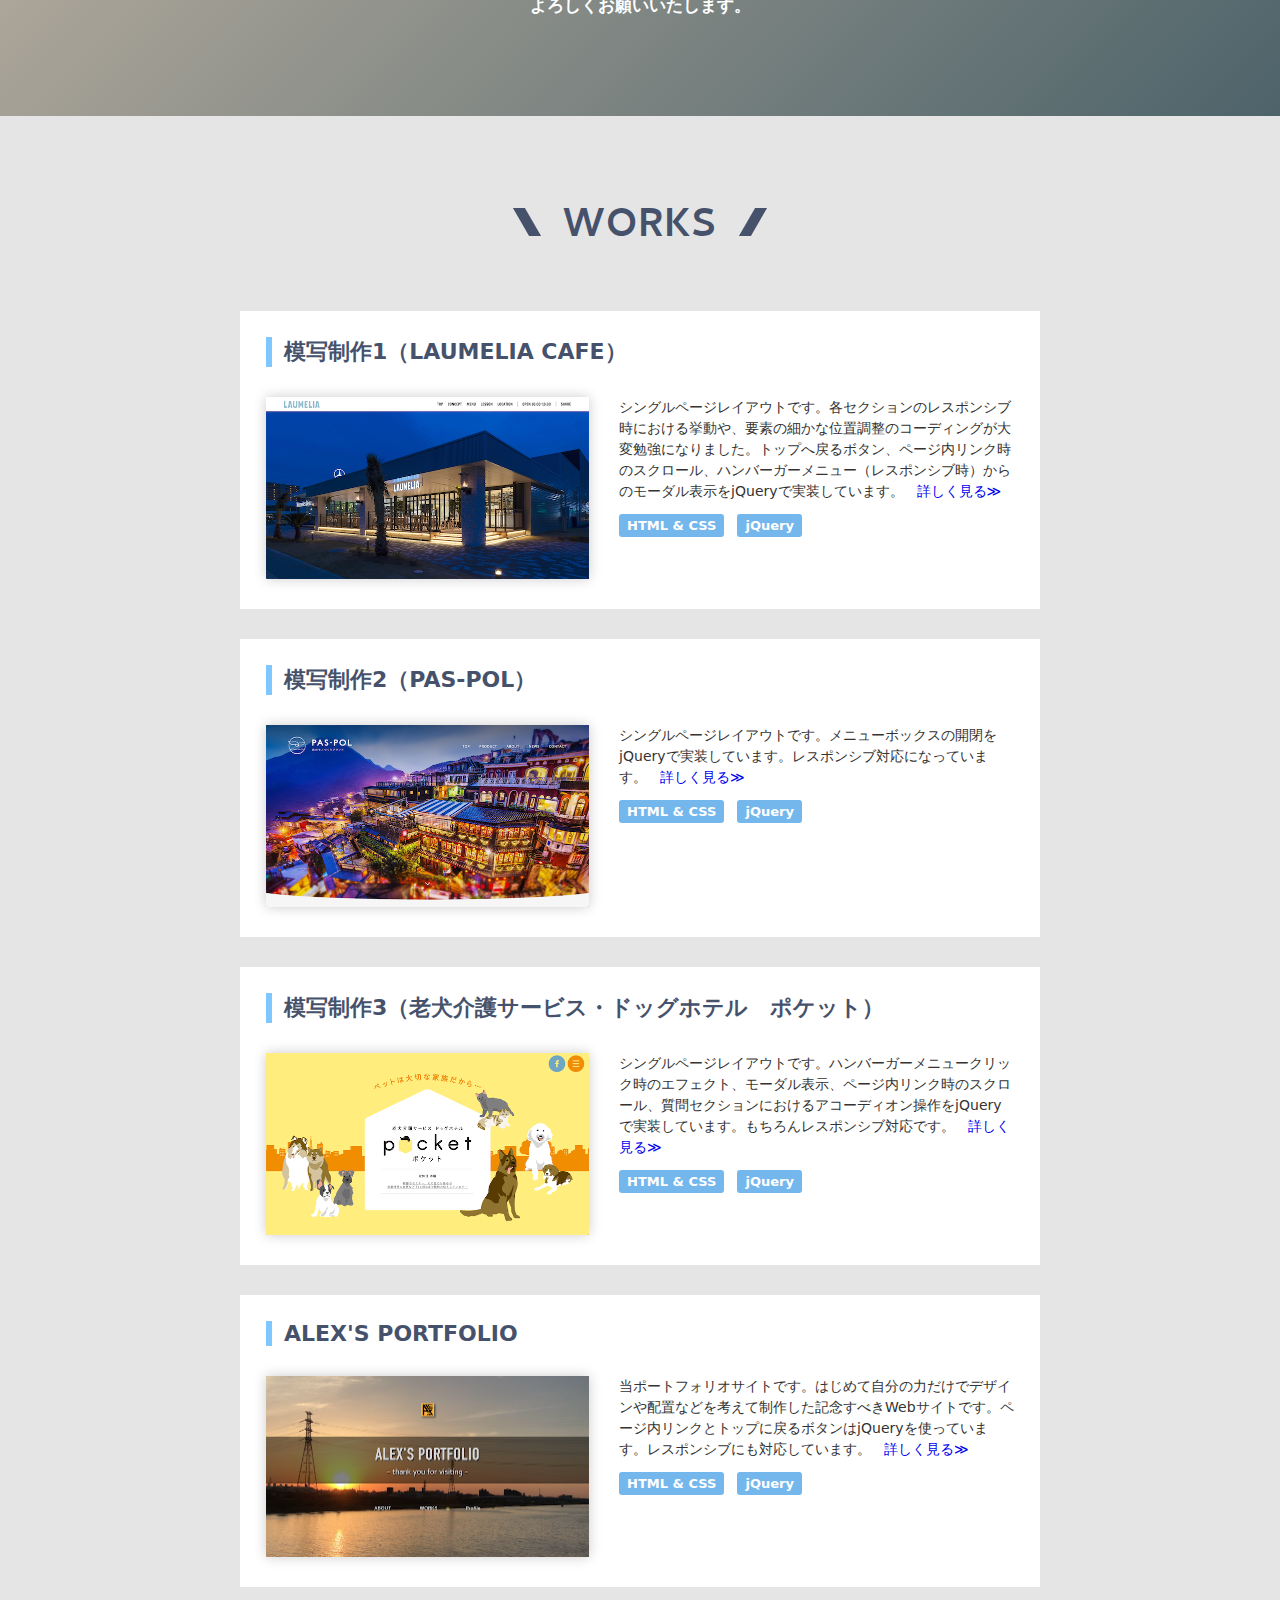
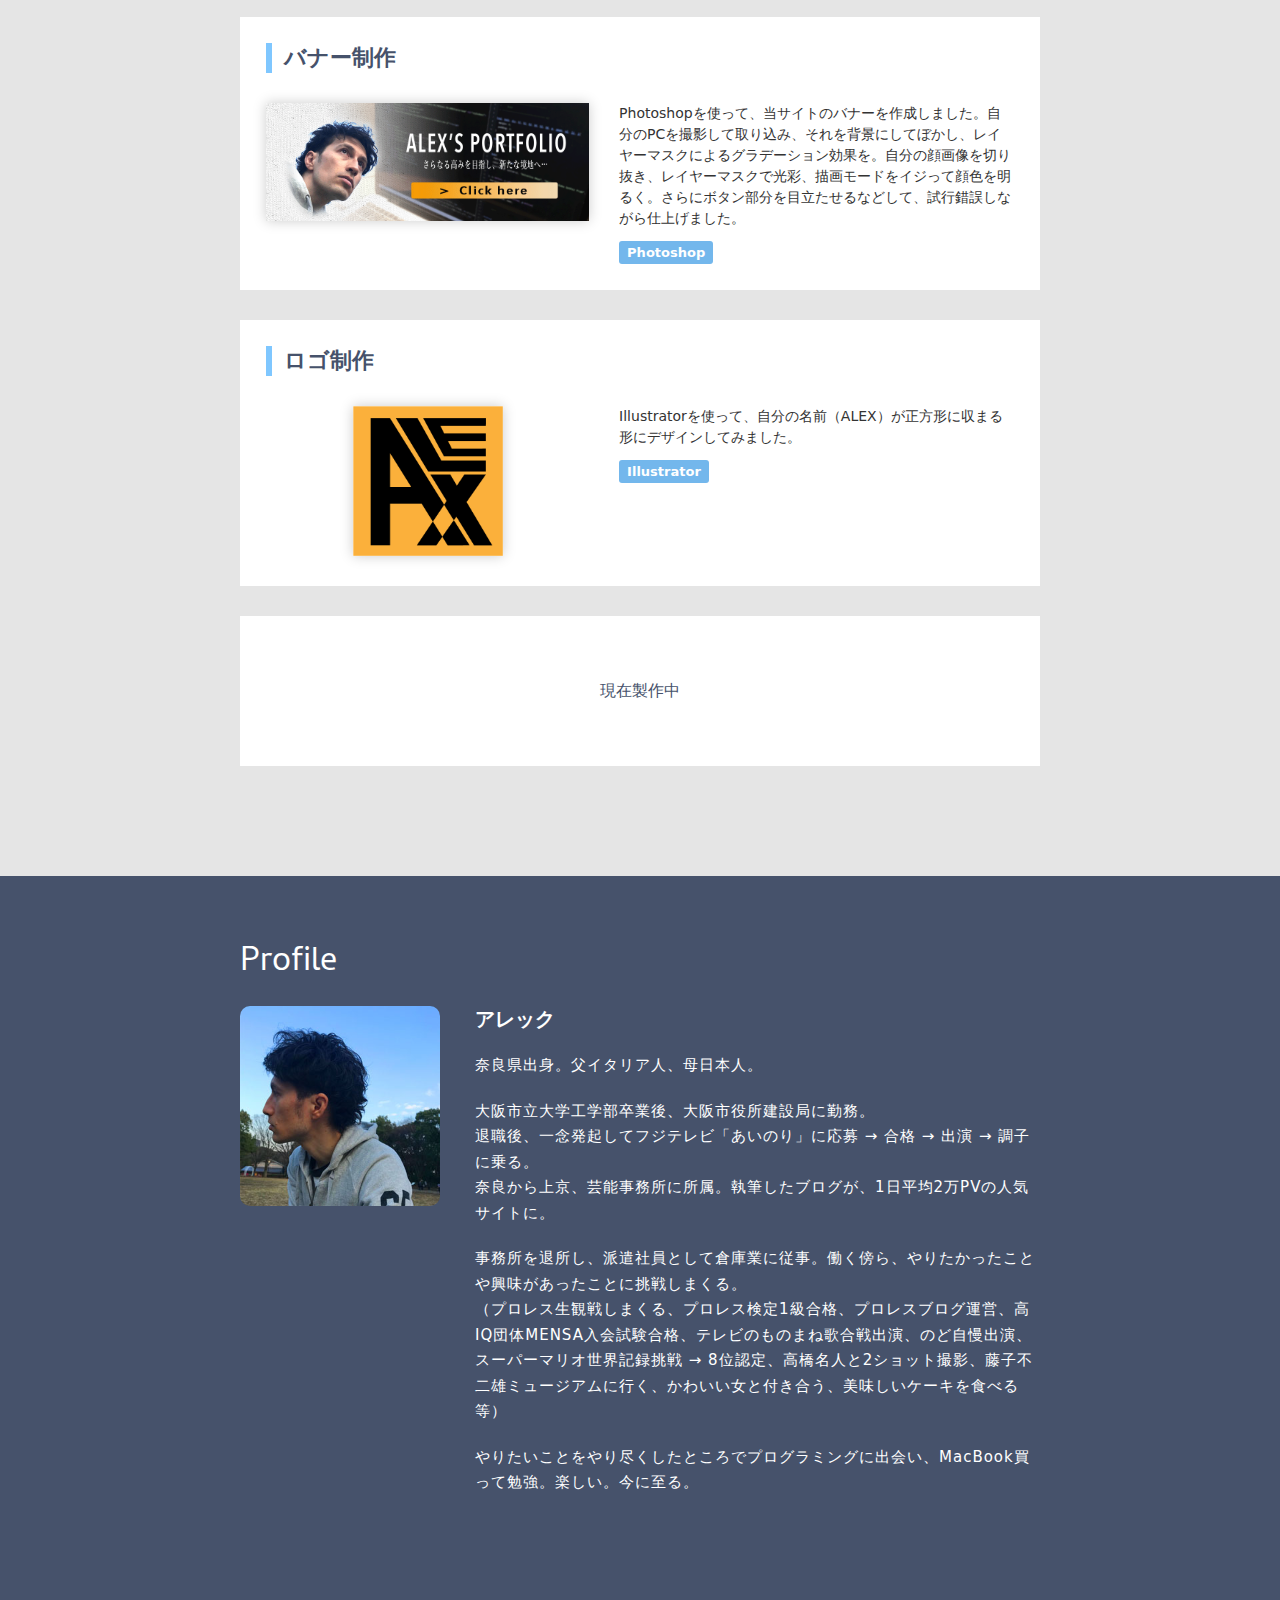
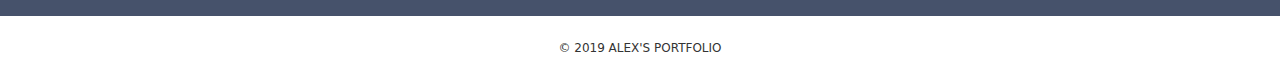
==== commit 5688a13f: "alexs-portfolio" ====
--- a/alexs-portfolio/index.html
+++ b/alexs-portfolio/index.html
@@ -59,7 +59,7 @@
           <div class="work-text">
             <p>シングルページレイアウトです。メニューボックスの開閉をjQueryで実装しています。レスポンシブ対応になっています。<a href="https://alecc2m2.github.io/pas-pol/" target="_blank">詳しく見る≫</a></p>
             <span>HTML & CSS</span>
-            <span>jQuery</span>
+            <span>jQuery</sspan>
           </div>
         </div>
       </div>
@@ -128,10 +128,9 @@
           <div class="profile-text">
             <h3>アレック</h3>
             <p>奈良県出身。父イタリア人、母日本人。</p>
-            <p>大阪市立大学工学部卒業後、大阪市役所建設局に勤務 → 精神面を崩し退職。以後2年程病む。</p>
-            <p>起死回生を図り、フジテレビ「あいのり」に応募 → 合格 → 出演 → 調子に乗る。<br>奈良から上京、芸能事務所に所属 → 低収入生活が無理すぎて退所。<br>以後、派遣社員として倉庫業に従事。</p>
-            <p>働く傍ら、やりたかったことや興味があったことに挑戦しまくる。<br>（プロレス生観戦しまくる、プロレス検定1級合格、プロレスブログ運営、高IQ団体MENSA入会試験合格、テレビのものまね歌合戦出演、のど自慢出演、スーパーマリオ世界記録挑戦 → 8位認定、高橋名人と2ショット撮影、藤子不二雄ミュージアムに行く、かわいい女と付き合う、美味しいケーキを食べる等）</p>
-            <p>やりたいことをやり尽くし目標を失ったところでプログラミングに出会いMacBook買って勉強。楽しい。今に至る。</p>
+            <p>大阪市立大学工学部卒業後、大阪市役所建設局に勤務。<br>退職後、一念発起してフジテレビ「あいのり」に応募 → 合格 → 出演 → 調子に乗る。<br>奈良から上京、芸能事務所に所属。執筆したブログが、1日平均2万PVの人気サイトに。</p>
+            <p>事務所を退所し、派遣社員として倉庫業に従事。働く傍ら、やりたかったことや興味があったことに挑戦しまくる。<br>（プロレス生観戦しまくる、プロレス検定1級合格、プロレスブログ運営、高IQ団体MENSA入会試験合格、テレビのものまね歌合戦出演、のど自慢出演、スーパーマリオ世界記録挑戦 → 8位認定、高橋名人と2ショット撮影、藤子不二雄ミュージアムに行く、かわいい女と付き合う、美味しいケーキを食べる等）</p>
+            <p>やりたいことをやり尽くしたところでプログラミングに出会い、MacBook買って勉強。楽しい。今に至る。</p>
           </div>
         </div>
       </div>
